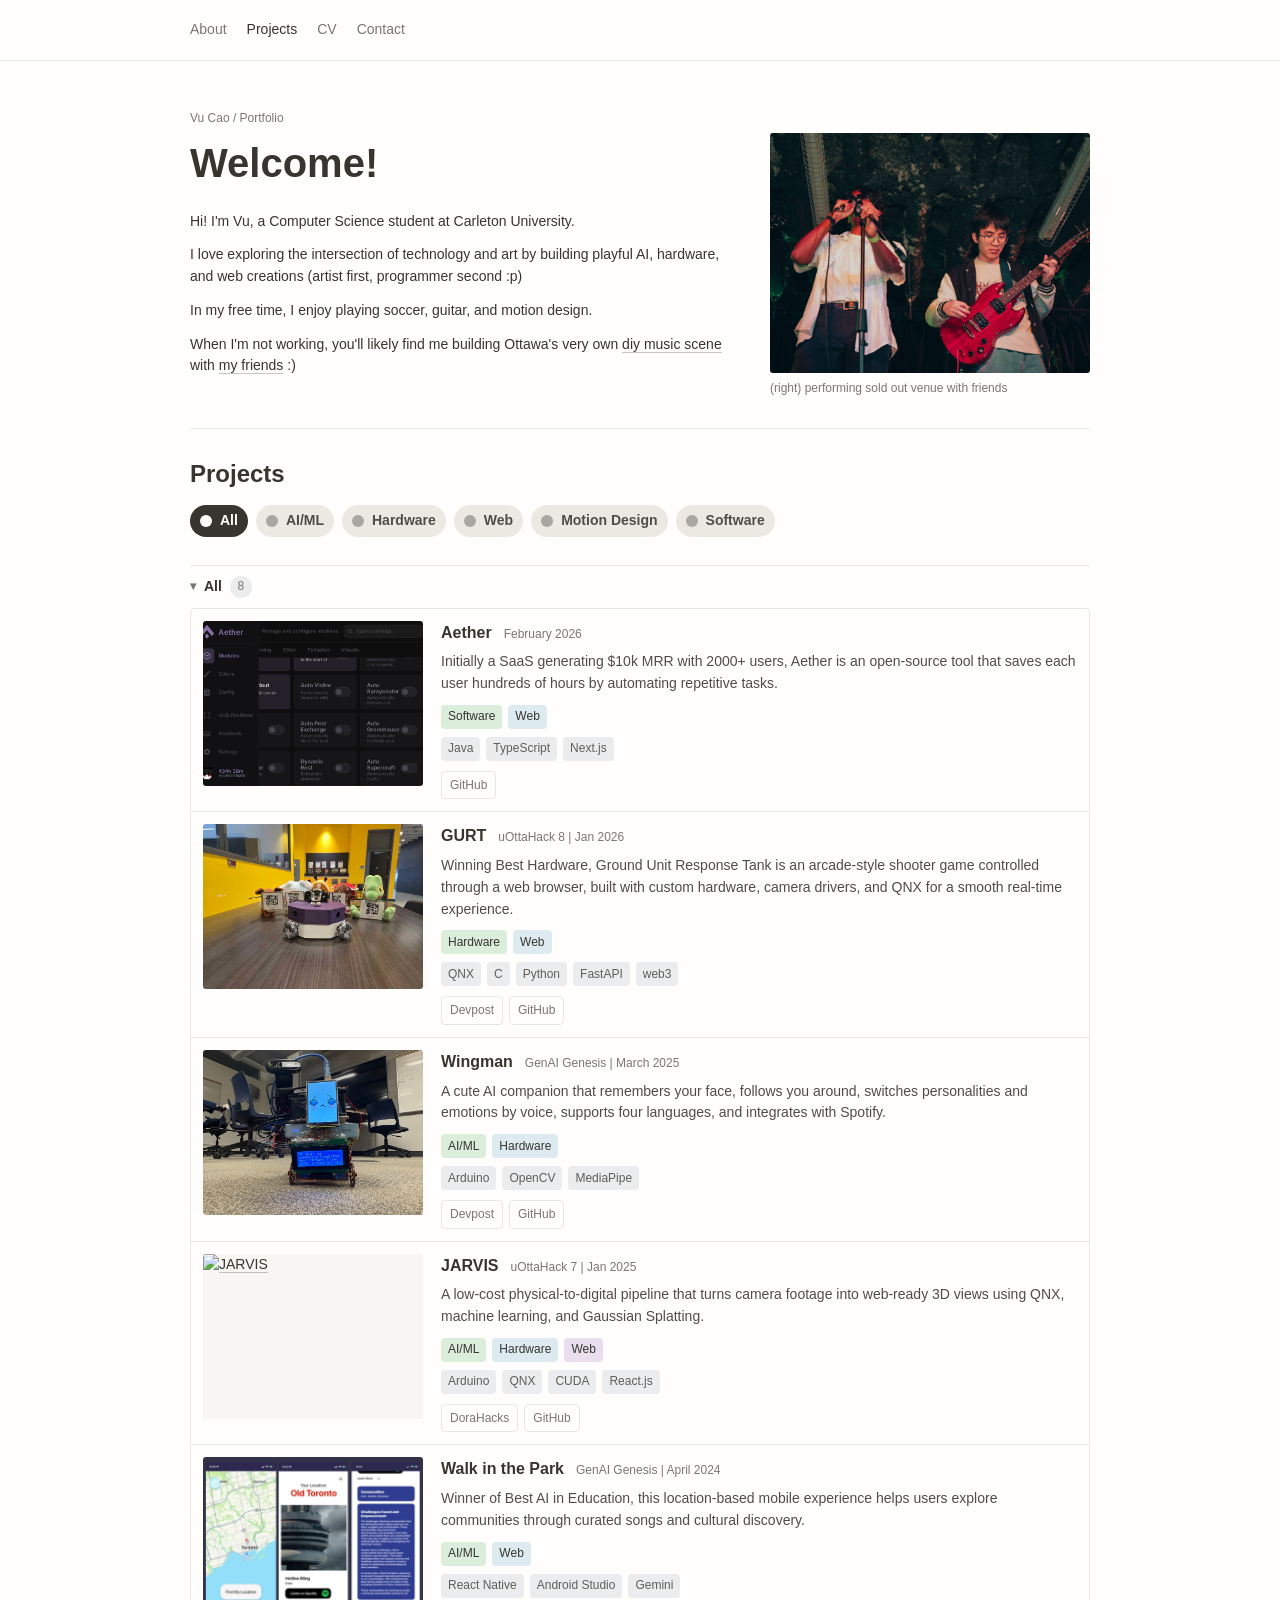
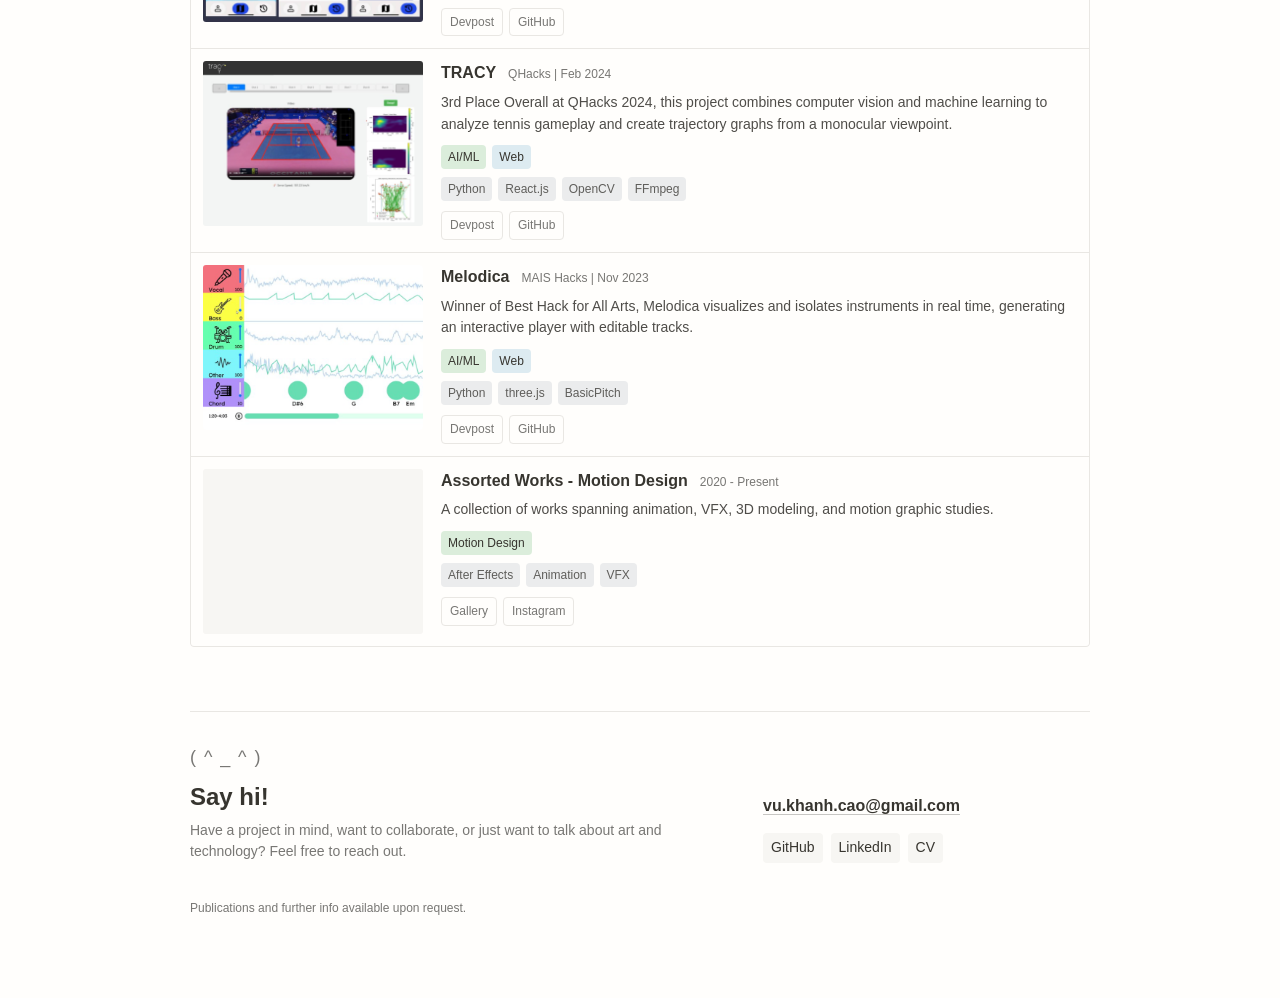
==== index.html @ 929bf250 "update links" ====
<!DOCTYPE html>
<html lang="en">

<head>
  <meta charset="UTF-8">
  <meta name="viewport" content="width=device-width, initial-scale=1.0">
  <title>Vu Cao - Portfolio</title>
  <meta name="description"
    content="Vu Cao is a Computer Science student exploring machine learning, hardware, web development, motion graphics, and 3D.">
  <meta property="og:site_name" content="Vu Cao - Portfolio">
  <meta property="og:type" content="website">
  <meta property="og:title" content="Vu Cao - Portfolio">
  <meta property="og:description"
    content="A Notion-style collection of projects spanning AI/ML, hardware, web, motion graphics, and 3D.">
  <meta property="og:image" content="assets/band.jpg">
  <meta name="twitter:card" content="summary_large_image">
  <meta name="twitter:title" content="Vu Cao - Portfolio">
  <meta name="twitter:description"
    content="A Notion-style collection of projects spanning AI/ML, hardware, web, motion graphics, and 3D.">
  <meta name="twitter:image" content="assets/band.jpg">
  <link rel="stylesheet" href="index.css">
  <link rel="icon" href="https://static.wikia.nocookie.net/rfti/images/4/42/Pupsik.png" type="image/png">
</head>

<body>
  <header class="site-nav">
    <nav aria-label="Portfolio navigation">
      <a href="#top">About</a>
      <a href="#projects" data-category="all">Projects</a>
      <a href="Vu Cao - Resume.pdf" target="_blank" rel="noreferrer">CV</a>
      <!--
      <button type="button" data-category="ai-ml" aria-pressed="false">AI/ML</button>
      <button type="button" data-category="hardware" aria-pressed="false">Hardware</button>
      <button type="button" data-category="web" aria-pressed="false">Web</button>
      <button type="button" data-category="motion-design" aria-pressed="false">Motion Design</button>
    -->
      <a href="#contact">Contact</a>
    </nav>
  </header>

  <div class="portfolio-shell">
    <main class="notion-page" id="top">
      <section class="intro-grid" id="about" aria-label="About Vu Cao">
        <div class="intro-copy">
          <section class="page-header" aria-labelledby="page-title">
            <p class="breadcrumb">Vu Cao / Portfolio</p>
            <h1 id="page-title">Welcome!</h1>
          </section>

          <p>Hi! I'm Vu, a Computer Science student at Carleton University.</p>
          <p>I love exploring the intersection of technology and art by building playful AI, hardware, and web creations
            (artist first, programmer second :p)</p>
          <p>In my free time, I enjoy playing soccer, guitar, and motion design. </p>
          <p>When I'm not working, you'll likely find me building Ottawa's very own <a href="https://moridori.xyz/"
              target="_blank" rel="noreferrer">diy music scene</a> with <a
              href="https://www.instagram.com/pomelosoda_band/" target="_blank" rel="noreferrer">my friends</a> :) </p>

        </div>

        <figure class="main-photo">
          <img src="assets/band.jpg" alt="Vu Cao with bandmates">
          <figcaption>(right) performing sold out venue with friends</figcaption>
        </figure>
      </section>

      <hr>

      <section class="projects-heading" id="projects" aria-labelledby="projects-title">
        <h2 id="projects-title">Projects</h2>
      </section>

      <section class="category-tabs" aria-label="Project filters">
        <button type="button" data-category="all" aria-pressed="true">All</button>
        <button type="button" data-category="ai-ml" aria-pressed="false">AI/ML</button>
        <button type="button" data-category="hardware" aria-pressed="false">Hardware</button>
        <button type="button" data-category="web" aria-pressed="false">Web</button>
        <button type="button" data-category="motion-design" aria-pressed="false">Motion Design</button>
        <button type="button" data-category="software" aria-pressed="false">Software</button>
      </section>

      <div id="project-categories" class="project-categories" aria-live="polite"></div>

      <footer id="contact" class="contact-section" aria-labelledby="contact-title">
        <div class="contact-heading">
          <p class="contact-eyebrow">( ^ _ ^ )</p>
          <h2 id="contact-title">Say hi!</h2>
          <p>Have a project in mind, want to collaborate, or just want to talk about art and technology? Feel free to
            reach out.</p>
        </div>

        <div class="contact-actions">
          <a class="contact-email" href="mailto:vu.khanh.cao@gmail.com">vu.khanh.cao@gmail.com</a>
          <div class="contact-links" aria-label="Contact links">
            <a href="https://github.com/mizly/" target="_blank" rel="noreferrer">GitHub</a>
            <a href="https://www.linkedin.com/in/vu-k-cao/" target="_blank" rel="noreferrer">LinkedIn</a>
            <a href="Vu Cao - Resume.pdf" target="_blank" rel="noreferrer">CV</a>
          </div>
        </div>

        <p class="contact-note">Publications and further info available upon request.</p>
      </footer>
    </main>
  </div>

  <div class="motion-modal" id="motion" aria-hidden="true">
    <div class="motion-modal-backdrop" data-modal-close></div>
    <section class="motion-modal-panel" role="dialog" aria-modal="true" aria-labelledby="motion-title">
      <header class="motion-modal-header">
        <h2 id="motion-title">Assorted Works - Motion Design</h2>
        <button type="button" class="modal-close" aria-label="Close motion design gallery"
          data-modal-close>Close</button>
      </header>
      <div class="gallery-grid">
        <video autoplay muted loop playsinline controls>
          <source src="assets/designs/girl in red.mp4">
        </video>
        <video autoplay muted loop playsinline controls>
          <source src="assets/designs/hmm.mp4">
        </video>
        <video autoplay muted loop playsinline controls>
          <source src="assets/designs/oyasumi punpun.mp4">
        </video>
        <video autoplay muted loop playsinline controls>
          <source src="assets/designs/hutao.mp4">
        </video>
        <video autoplay muted loop playsinline controls>
          <source src="assets/designs/futureinyoureyes.mp4">
        </video>
        <img src="assets/designs/trivia.gif" alt="Trivia motion graphic">
      </div>
    </section>
  </div>

  <script>
    const categories = [
      { id: 'all', label: 'All' },
      { id: 'ai-ml', label: 'AI/ML' },
      { id: 'hardware', label: 'Hardware' },
      { id: 'web', label: 'Web' },
      { id: 'software', label: 'Software' },
      { id: 'motion-design', label: 'Motion Design' },
    ];

    const projects = [
      {
        title: 'Aether',
        date: 'February 2026',
        image: 'assets/aether.png',
        description: 'Initially a SaaS generating $10k MRR with 2000+ users, Aether is an open-source tool that saves each user hundreds of hours by automating repetitive tasks.',
        tools: ['Java', 'TypeScript', 'Next.js'],
        tags: ['Software', 'Web'],
        links: [
          { label: 'GitHub', url: 'https://github.com/mizly/aether' },
        ],
      },
      {
        title: 'GURT',
        date: 'uOttaHack 8 | Jan 2026',
        image: 'assets/gurt.jpg',
        description: 'Winning Best Hardware, Ground Unit Response Tank is an arcade-style shooter game controlled through a web browser, built with custom hardware, camera drivers, and QNX for a smooth real-time experience.',
        tools: ['QNX', 'C', 'Python', 'FastAPI', 'web3'],
        tags: ['Hardware', 'Web'],
        links: [
          { label: 'Devpost', url: 'https://devpost.com/software/ground-unit-response-tank-g-u-r-t' },
          { label: 'GitHub', url: 'https://github.com/mizly/gurt' },
        ],
      },
      {
        title: 'Wingman',
        date: 'GenAI Genesis | March 2025',
        image: 'assets/wingman.jpg',
        description: 'A cute AI companion that remembers your face, follows you around, switches personalities and emotions by voice, supports four languages, and integrates with Spotify.',
        tools: ['Arduino', 'OpenCV', 'MediaPipe'],
        tags: ['AI/ML', 'Hardware'],
        links: [
          { label: 'Devpost', url: 'https://devpost.com/software/wingman-8w5i4b' },
          { label: 'GitHub', url: 'https://github.com/mizly/wingman' },
        ],
      },
      {
        title: 'JARVIS',
        date: 'uOttaHack 7 | Jan 2025',
        image: 'assets/jarvis demo.gif',
        description: 'A low-cost physical-to-digital pipeline that turns camera footage into web-ready 3D views using QNX, machine learning, and Gaussian Splatting.',
        tools: ['Arduino', 'QNX', 'CUDA', 'React.js'],
        tags: ['AI/ML', 'Hardware', 'Web'],
        links: [
          { label: 'DoraHacks', url: 'https://dorahacks.io/buidl/21579' },
          { label: 'GitHub', url: 'https://github.com/jarvis-gsplat' },
        ],
      },
      {
        title: 'Walk in the Park',
        date: 'GenAI Genesis | April 2024',
        image: 'assets/walk-in-the-park.jpg',
        description: 'Winner of Best AI in Education, this location-based mobile experience helps users explore communities through curated songs and cultural discovery.',
        tools: ['React Native', 'Android Studio', 'Gemini'],
        tags: ['AI/ML', 'Web'],
        links: [
          { label: 'Devpost', url: 'https://devpost.com/software/walk-in-the-park' },
          { label: 'GitHub', url: 'https://github.com/EdwinNgui/Walk-in-the-Park' },
        ],
      },
      {
        title: 'TRACY',
        date: 'QHacks | Feb 2024',
        image: 'assets/tracy.jpg',
        description: '3rd Place Overall at QHacks 2024, this project combines computer vision and machine learning to analyze tennis gameplay and create trajectory graphs from a monocular viewpoint.',
        tools: ['Python', 'React.js', 'OpenCV', 'FFmpeg'],
        tags: ['AI/ML', 'Web'],
        links: [
          { label: 'Devpost', url: 'https://devpost.com/software/tracy-dm41vu' },
          { label: 'GitHub', url: 'https://github.com/EdwinNgui/TRACY' },
        ],
      },
      {
        title: 'Melodica',
        date: 'MAIS Hacks | Nov 2023',
        image: 'assets/melodica.png',
        description: 'Winner of Best Hack for All Arts, Melodica visualizes and isolates instruments in real time, generating an interactive player with editable tracks.',
        tools: ['Python', 'three.js', 'BasicPitch'],
        tags: ['AI/ML', 'Web'],
        links: [
          { label: 'Devpost', url: 'https://devpost.com/software/melodica-y0267b' },
          { label: 'GitHub', url: 'https://github.com/FinityFly/melodica' },
        ],
      },
      {
        title: 'Assorted Works - Motion Design',
        date: '2020 - Present',
        image: 'assets/designs/girl in red.mp4',
        description: 'A collection of works spanning animation, VFX, 3D modeling, and motion graphic studies.',
        tools: ['After Effects', 'Animation', 'VFX'],
        tags: ['Motion Design'],
        links: [
          { label: 'Gallery', url: '#motion' },
          { label: 'Instagram', url: 'https://instagram.com/mizlyuwu' },
        ],
      },
    ];

    const container = document.querySelector('#project-categories');
    const filterButtons = document.querySelectorAll('[data-category]');
    const motionModal = document.querySelector('#motion');

    function makeLink(link) {
      const externalAttrs = link.url.startsWith('#') ? '' : ' target="_blank" rel="noreferrer"';
      return `<a href="${link.url}"${externalAttrs}>${link.label}</a>`;
    }

    function makeProject(project) {
      const links = project.links.length
        ? `<div class="project-links">${project.links.map(makeLink).join('')}</div>`
        : '';
      const isVideoThumbnail = /\.(mp4|mov|webm)$/i.test(project.image);
      const thumbnail = isVideoThumbnail
        ? `<video src="${project.image}" aria-label="${project.title}" autoplay muted loop playsinline></video>`
        : `<img src="${project.image}" alt="${project.title}">`;

      return `
        <article class="project-row">
          <a class="project-image" href="${project.links[0]?.url || '#projects'}"${project.links[0] && !project.links[0].url.startsWith('#') ? ' target="_blank" rel="noreferrer"' : ''}>
            ${thumbnail}
          </a>
          <div class="project-body">
            <div class="project-title-line">
              <h3>${project.title}</h3>
              <span>${project.date}</span>
            </div>
            <p>${project.description}</p>
            <div class="pill-row">
              ${project.tags.map((tag) => `<span class="tag-pill">${tag}</span>`).join('')}
            </div>
            <div class="tool-row">
              ${project.tools.map((tool) => `<span>${tool}</span>`).join('')}
            </div>
            ${links}
          </div>
        </article>
      `;
    }

    function renderProjects(categoryId = 'all') {
      const category = categories.find((item) => item.id === categoryId) || categories[0];
      const categoryProjects = category.id === 'all'
        ? projects
        : projects.filter((project) => project.tags.includes(category.label));

      container.innerHTML = `
        <section class="category-section" id="filtered-projects">
          <details open>
            <summary>
              <span>${category.label}</span>
              <em>${categoryProjects.length}</em>
            </summary>
            <div class="project-list">
              ${categoryProjects.map(makeProject).join('')}
            </div>
          </details>
        </section>
      `;

      filterButtons.forEach((button) => {
        const isActive = button.dataset.category === category.id;
        button.classList.toggle('is-active', isActive);
        if (button.tagName === 'BUTTON') {
          button.setAttribute('aria-pressed', String(isActive));
        }
      });
    }

    filterButtons.forEach((button) => {
      button.addEventListener('click', () => {
        renderProjects(button.dataset.category);
      });
    });

    function openMotionModal() {
      motionModal.classList.add('is-open');
      motionModal.setAttribute('aria-hidden', 'false');
      document.body.classList.add('modal-open');
      motionModal.querySelector('.modal-close').focus();
    }

    function closeMotionModal() {
      motionModal.classList.remove('is-open');
      motionModal.setAttribute('aria-hidden', 'true');
      document.body.classList.remove('modal-open');
      if (window.location.hash === '#motion') {
        history.pushState(null, '', window.location.pathname + window.location.search);
      }
    }

    document.addEventListener('click', (event) => {
      const motionLink = event.target.closest('a[href="#motion"]');
      if (motionLink) {
        event.preventDefault();
        history.pushState(null, '', '#motion');
        openMotionModal();
      }

      if (event.target.closest('[data-modal-close]')) {
        closeMotionModal();
      }
    });

    document.addEventListener('keydown', (event) => {
      if (event.key === 'Escape' && motionModal.classList.contains('is-open')) {
        closeMotionModal();
      }
    });

    if (window.location.hash === '#motion') {
      openMotionModal();
    }

    renderProjects();
  </script>
</body>

</html>
---- index.css ----
:root {
  --bg: #fffefc;
  --sidebar: #f7f6f3;
  --text: #37352f;
  --muted: #787774;
  --line: #e9e7e3;
  --hover: #efeeeb;
  --nav-height: 3.75rem;
  --page-start: 3rem;
  --tag-gray: #ebeced;
  --tag-green: #dbeddb;
  --tag-blue: #ddebf1;
  --tag-orange: #faebdd;
  --tag-purple: #e8deee;
  --tag-pink: #f4dfeb;
}

* {
  box-sizing: border-box;
}

html {
  scroll-behavior: smooth;
  scroll-padding-top: calc(var(--nav-height) + 1rem);
}

body {
  margin: 0;
  background: var(--bg);
  color: var(--text);
  font-family: ui-sans-serif, -apple-system, BlinkMacSystemFont, "Segoe UI", Helvetica, Arial, sans-serif;
  font-size: 14px;
  line-height: 1.55;
}

a {
  color: inherit;
  text-decoration-color: rgba(55, 53, 47, 0.28);
  text-underline-offset: 3px;
}

a:hover {
  background: var(--hover);
}

.portfolio-shell {
  min-height: 100vh;
  padding: var(--page-start) 1rem 0;
}

.site-nav {
  position: sticky;
  top: 0;
  z-index: 20;
  min-height: var(--nav-height);
  border-bottom: 1px solid var(--line);
  background: rgba(255, 254, 252, 0.94);
  backdrop-filter: blur(10px);
}

.site-nav nav {
  display: flex;
  flex-wrap: wrap;
  gap: 4px;
  align-items: center;
  justify-content: flex-start;
  width: min(calc(100% - 2rem), 900px);
  min-height: var(--nav-height);
  margin: 0 auto;
  padding: 8px 0;
}

.site-nav a,
.site-nav button {
  appearance: none;
  border: 0;
  padding: 5px 8px;
  border-radius: 4px;
  background: transparent;
  color: var(--muted);
  cursor: pointer;
  font: inherit;
  text-decoration: none;
}

.site-nav a:hover,
.site-nav a.is-active,
.site-nav button:hover,
.site-nav button.is-active {
  color: var(--text);
}

.site-nav nav > :first-child {
  margin-left: -8px;
}

.notion-page {
  width: min(100%, 900px);
  margin: 0 auto;
  padding: 0 0 72px;
}

.page-header {
  margin-bottom: 24px;
}

.page-icon {
  width: 78px;
  height: 78px;
  display: grid;
  place-items: center;
  margin-bottom: 12px;
  font-size: 64px;
}

.breadcrumb,
.page-subtitle,
.projects-heading p,
figcaption,
footer p {
  color: var(--muted);
}

.breadcrumb {
  margin: 0 0 6px;
  font-size: 12px;
}

h1,
h2,
h3,
p {
  margin-top: 0;
}

h1 {
  margin-bottom: 4px;
  font-size: 40px;
  line-height: 1.18;
  letter-spacing: 0;
}

h2 {
  margin-bottom: 8px;
  font-size: 24px;
  line-height: 1.25;
  letter-spacing: 0;
}

h3 {
  margin-bottom: 0;
  font-size: 16px;
  letter-spacing: 0;
}

.page-subtitle {
  margin-bottom: 0;
}

.intro-grid {
  display: grid;
  grid-template-columns: minmax(0, 1fr) minmax(240px, 320px);
  gap: 28px;
  align-items: start;
  margin: 0 0 24px;
}

.intro-copy p {
  margin-bottom: 12px;
}

.intro-copy ul {
  margin: 0 0 18px;
  padding-left: 24px;
}

.intro-copy li {
  margin-bottom: 6px;
}

.profile-card {
  display: grid;
  gap: 1px;
  overflow: hidden;
  border: 1px solid var(--line);
  border-radius: 4px;
  background: var(--line);
}

.profile-card div {
  display: grid;
  grid-template-columns: 120px 1fr;
  gap: 16px;
  padding: 8px 10px;
  background: var(--bg);
}

.profile-card span {
  color: var(--muted);
}

.profile-card strong {
  font-weight: 500;
}

.main-photo {
  margin: 0;
  padding-top: 24px;
}

.main-photo img {
  display: block;
  width: 100%;
  aspect-ratio: 4 / 3;
  object-fit: cover;
  border-radius: 3px;
}

figcaption {
  margin-top: 6px;
  font-size: 12px;
}

.links-row,
.category-tabs {
  display: flex;
  flex-wrap: wrap;
  gap: 8px;
  margin: 0;
}

.category-tabs {
  margin-bottom: 28px;
}

.links-row a,
.project-links a {
  display: inline-flex;
  align-items: center;
  min-height: 30px;
  padding: 4px 8px;
  border-radius: 4px;
  background: var(--sidebar);
  text-decoration: none;
}

hr {
  height: 1px;
  margin: 30px 0;
  border: 0;
  background: var(--line);
}

.projects-heading {
  margin-bottom: 14px;
}

.category-tabs {
  margin-top: 16px;
}

.category-tabs button {
  appearance: none;
  border: 0;
  display: inline-flex;
  align-items: center;
  gap: 8px;
  min-height: 32px;
  padding: 5px 10px;
  border-radius: 999px;
  background: #ece9e3;
  color: #4f4d49;
  cursor: pointer;
  font: inherit;
  font-weight: 600;
}

.category-tabs button::before {
  content: "";
  width: 12px;
  height: 12px;
  border-radius: 999px;
  background: currentColor;
  opacity: 0.42;
}

.category-tabs button:hover,
.category-tabs button:focus-visible {
  background: #dedad2;
  color: var(--text);
}

.category-tabs button.is-active {
  background: var(--text);
  color: #fffefc;
}

.category-tabs button.is-active::before {
  opacity: 1;
  background: #fffefc;
}

.project-categories {
  display: grid;
  gap: 16px;
}

.category-section {
  scroll-margin-top: calc(var(--nav-height) + 1rem);
}

details {
  border-top: 1px solid var(--line);
}

summary {
  display: flex;
  align-items: center;
  gap: 8px;
  min-height: 42px;
  list-style: none;
  cursor: pointer;
  font-weight: 600;
}

summary::-webkit-details-marker {
  display: none;
}

summary::before {
  content: "▾";
  color: var(--muted);
  font-size: 12px;
}

details:not([open]) summary::before {
  transform: rotate(-90deg);
}

summary em {
  display: inline-grid;
  min-width: 22px;
  height: 22px;
  place-items: center;
  border-radius: 999px;
  background: var(--tag-gray);
  color: var(--muted);
  font-style: normal;
  font-size: 12px;
  font-weight: 500;
}

.project-list {
  display: grid;
  gap: 1px;
  border: 1px solid var(--line);
  border-radius: 4px;
  background: var(--line);
  overflow: hidden;
}

.project-row {
  display: grid;
  grid-template-columns: 220px minmax(0, 1fr);
  gap: 18px;
  padding: 12px;
  background: var(--bg);
}

.project-image {
  display: block;
  aspect-ratio: 4 / 3;
  overflow: hidden;
  border-radius: 3px;
  background: var(--sidebar);
}

.project-image:hover {
  background: var(--sidebar);
}

.project-image img,
.project-image video {
  display: block;
  width: 100%;
  height: 100%;
  object-fit: cover;
}

.project-body {
  min-width: 0;
}

.project-title-line {
  display: flex;
  flex-wrap: wrap;
  gap: 8px 12px;
  align-items: baseline;
  margin-bottom: 6px;
}

.project-title-line span {
  color: var(--muted);
  font-size: 12px;
}

.project-body p {
  margin-bottom: 10px;
  color: #4f4d49;
}

.pill-row,
.tool-row,
.project-links {
  display: flex;
  flex-wrap: wrap;
  gap: 6px;
}

.tag-pill,
.tool-row span {
  display: inline-flex;
  align-items: center;
  min-height: 24px;
  padding: 2px 7px;
  border-radius: 4px;
  font-size: 12px;
  white-space: nowrap;
}

.tag-pill {
  background: var(--tag-green);
}

.tag-pill:nth-child(2n) {
  background: var(--tag-blue);
}

.tag-pill:nth-child(3n) {
  background: var(--tag-purple);
}

.tool-row {
  margin-top: 8px;
}

.tool-row span {
  background: var(--tag-gray);
  color: #5f5e5b;
}

.project-links {
  margin-top: 10px;
}

.project-links a {
  min-height: 26px;
  background: transparent;
  border: 1px solid var(--line);
  color: var(--muted);
  font-size: 12px;
}

.gallery-grid {
  display: grid;
  grid-template-columns: repeat(3, minmax(0, 1fr));
  gap: 10px;
  margin-top: 14px;
}

.gallery-grid video,
.gallery-grid img {
  width: 100%;
  aspect-ratio: 1 / 1;
  object-fit: cover;
  border-radius: 3px;
  background: var(--sidebar);
}

.gallery-grid .gallery-wide {
  grid-column: span 3;
  aspect-ratio: 16 / 9;
}

body.modal-open {
  overflow: hidden;
}

.motion-modal {
  position: fixed;
  inset: 0;
  z-index: 40;
  display: none;
  padding: 24px;
}

.motion-modal.is-open {
  display: grid;
  place-items: center;
}

.motion-modal-backdrop {
  position: absolute;
  inset: 0;
  background: rgba(29, 28, 25, 0.52);
}

.motion-modal-panel {
  position: relative;
  z-index: 1;
  width: min(100%, 920px);
  max-height: min(84vh, 760px);
  overflow: auto;
  padding: 20px;
  border: 1px solid var(--line);
  border-radius: 6px;
  background: var(--bg);
  box-shadow: 0 24px 80px rgba(29, 28, 25, 0.22);
}

.motion-modal-header {
  display: flex;
  gap: 16px;
  align-items: center;
  justify-content: space-between;
  margin-bottom: 14px;
}

.motion-modal-header h2 {
  margin-bottom: 0;
}

.modal-close {
  appearance: none;
  border: 1px solid var(--line);
  min-height: 30px;
  padding: 4px 8px;
  border-radius: 4px;
  background: var(--sidebar);
  color: var(--text);
  cursor: pointer;
  font: inherit;
}

.contact-section {
  display: grid;
  grid-template-columns: minmax(0, 1.25fr) minmax(240px, 0.75fr);
  gap: 28px;
  margin-top: 64px;
  padding: 32px 0 8px;
  border-top: 1px solid var(--line);
}

.contact-heading h2 {
  margin-bottom: 8px;
}

.contact-heading > p:last-child {
  max-width: 34rem;
  margin-bottom: 0;
  color: var(--muted);
}

.contact-eyebrow {
  margin-bottom: 10px;
  color: var(--muted);
  font-size: 18px;
  letter-spacing: 0.08em;
}

.contact-actions {
  align-self: end;
}

.contact-email {
  display: inline-block;
  margin-bottom: 14px;
  font-size: 16px;
  font-weight: 600;
  text-decoration-thickness: 1px;
}

.contact-links {
  display: flex;
  flex-wrap: wrap;
  gap: 8px;
}

.contact-links a {
  display: inline-flex;
  align-items: center;
  min-height: 30px;
  padding: 4px 8px;
  border-radius: 4px;
  background: var(--sidebar);
  text-decoration: none;
}

.contact-note {
  grid-column: 1 / -1;
  margin: 8px 0 0;
  color: var(--muted);
  font-size: 12px;
}

@media (max-width: 980px) {
  .notion-page {
    width: min(100% - 32px, 820px);
  }
}

@media (max-width: 720px) {
  .intro-grid,
  .contact-section,
  .project-row {
    grid-template-columns: 1fr;
  }

  .project-image {
    width: min(100%, 32rem);
  }

  .gallery-grid {
    grid-template-columns: repeat(2, minmax(0, 1fr));
  }

  .gallery-grid .gallery-wide {
    grid-column: span 2;
  }

  .motion-modal {
    padding: 14px;
  }

  .motion-modal-panel {
    padding: 14px;
  }
}

@media (max-width: 480px) {
  .portfolio-shell {
    padding-right: 0;
    padding-left: 0;
  }

  .notion-page {
    width: min(100% - 24px, 820px);
  }

  h1 {
    font-size: 34px;
  }

  .profile-card div {
    grid-template-columns: 1fr;
    gap: 2px;
  }

  .gallery-grid {
    grid-template-columns: 1fr;
  }

  .gallery-grid .gallery-wide {
    grid-column: span 1;
  }
}
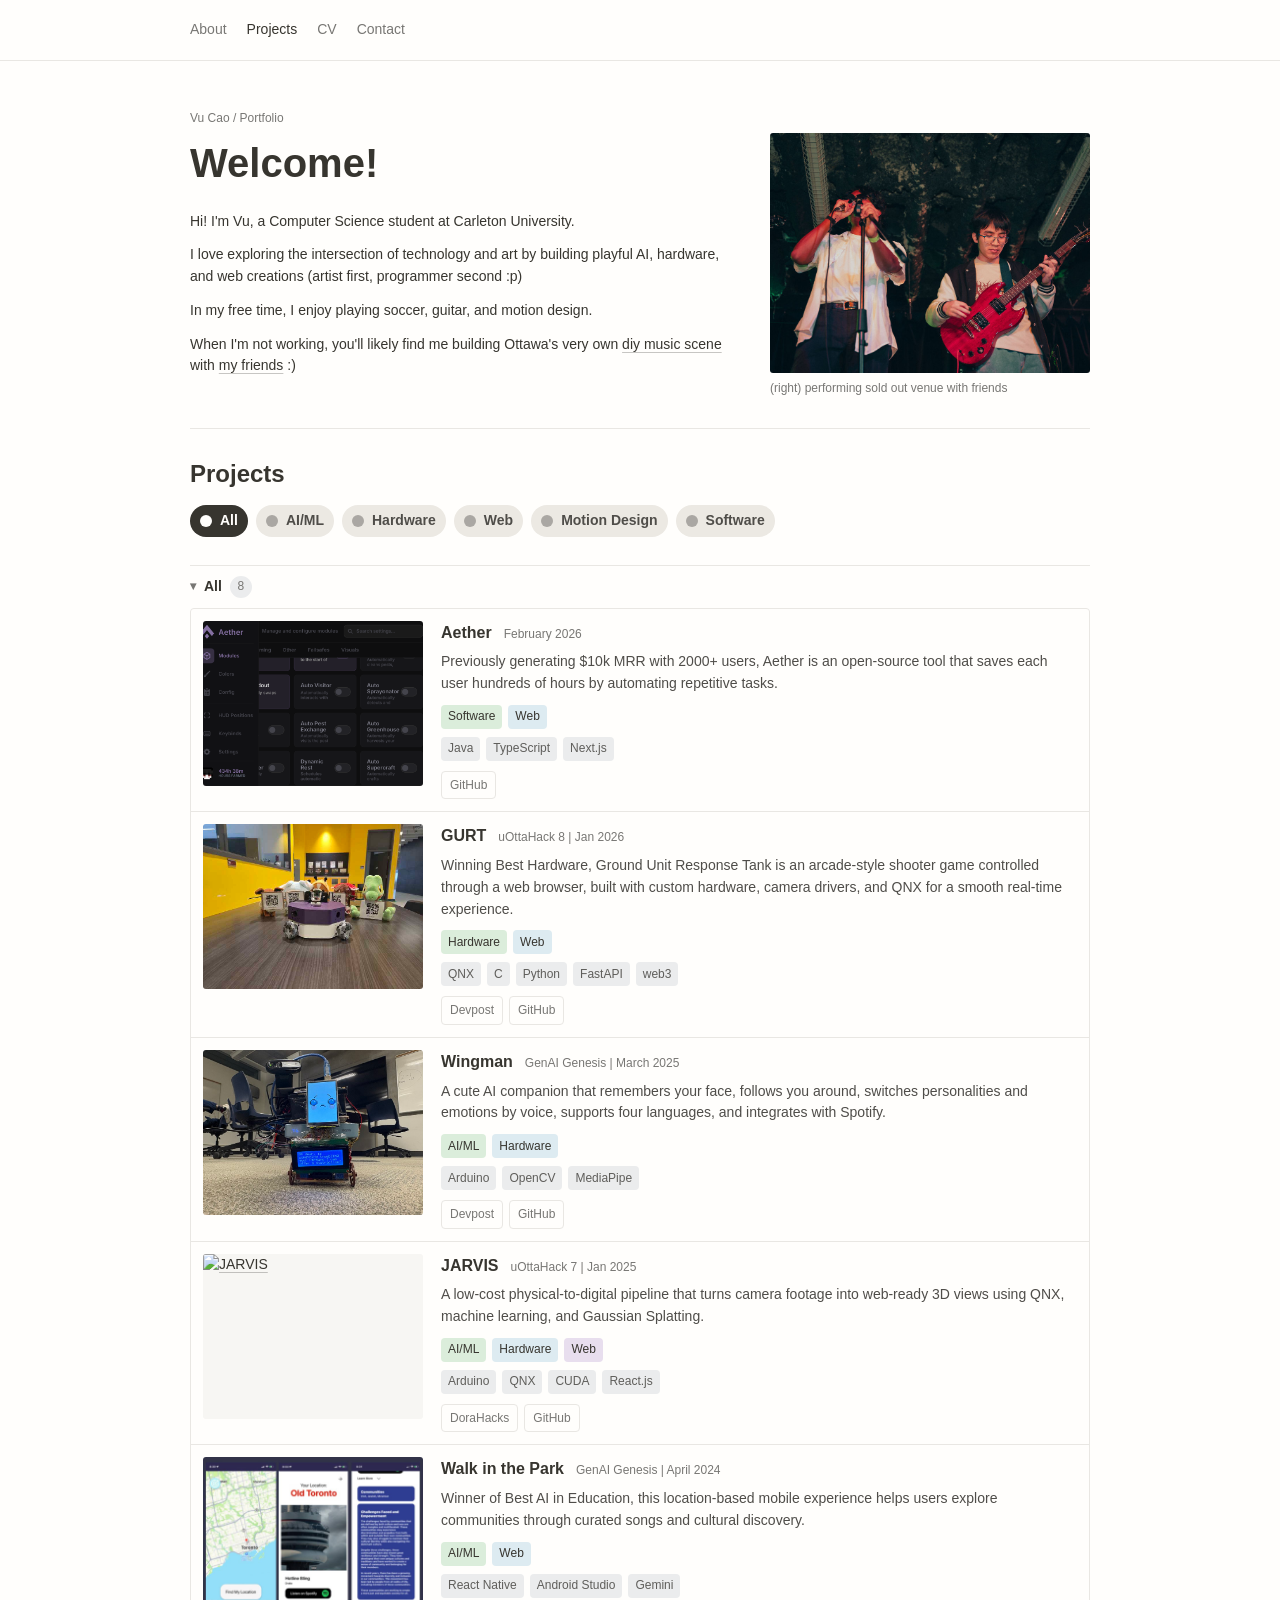
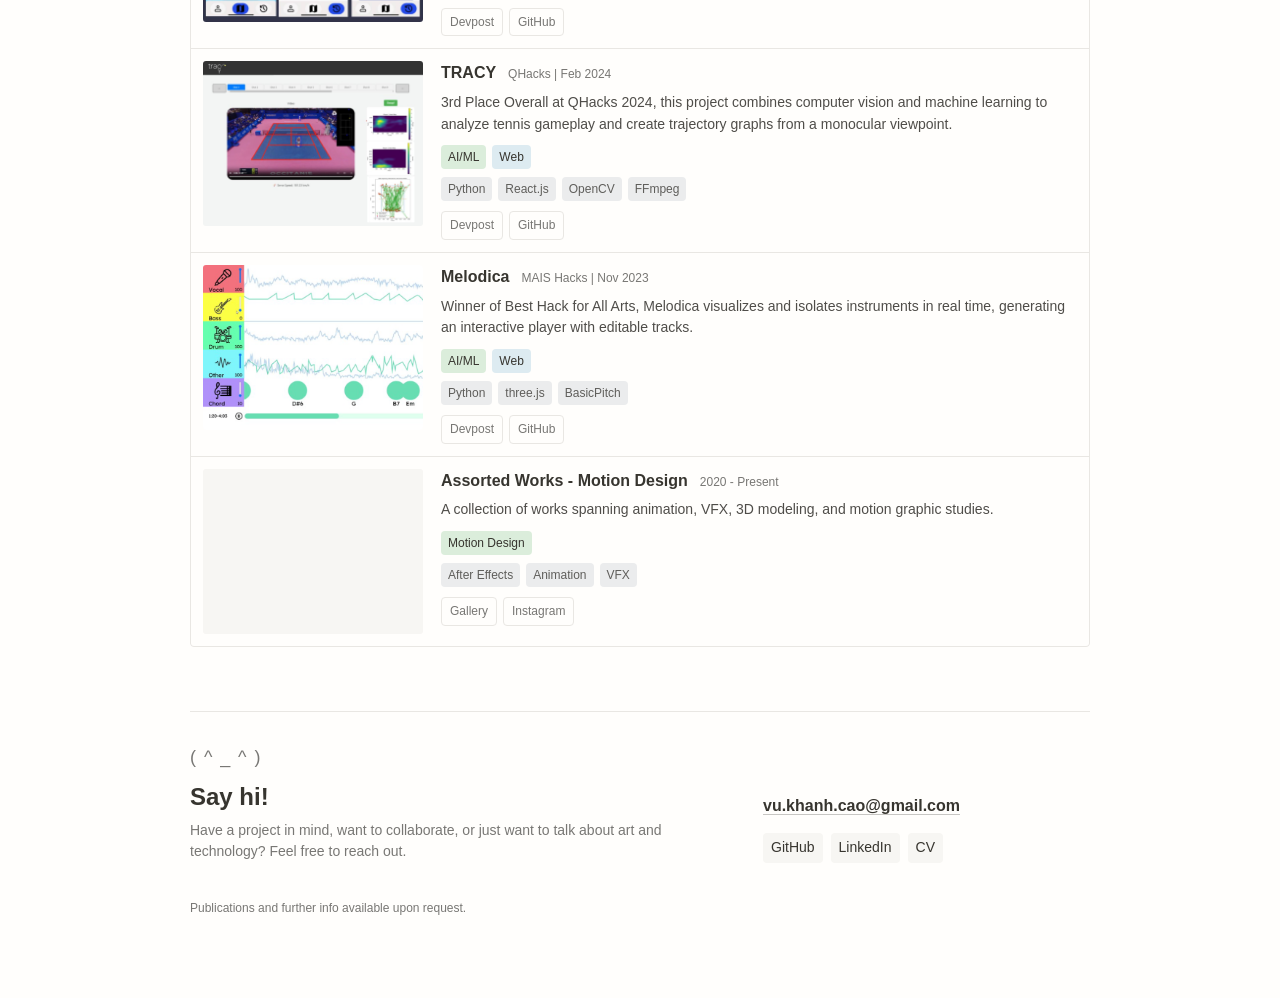
==== commit ddab5069: "update resume" ====
--- a/index.html
+++ b/index.html
@@ -146,7 +146,7 @@
         title: 'Aether',
         date: 'February 2026',
         image: 'assets/aether.png',
-        description: 'Initially a SaaS generating $10k MRR with 2000+ users, Aether is an open-source tool that saves each user hundreds of hours by automating repetitive tasks.',
+        description: 'Previously generating $10k MRR with 2000+ users, Aether is an open-source tool that saves each user hundreds of hours by automating repetitive tasks.',
         tools: ['Java', 'TypeScript', 'Next.js'],
         tags: ['Software', 'Web'],
         links: [
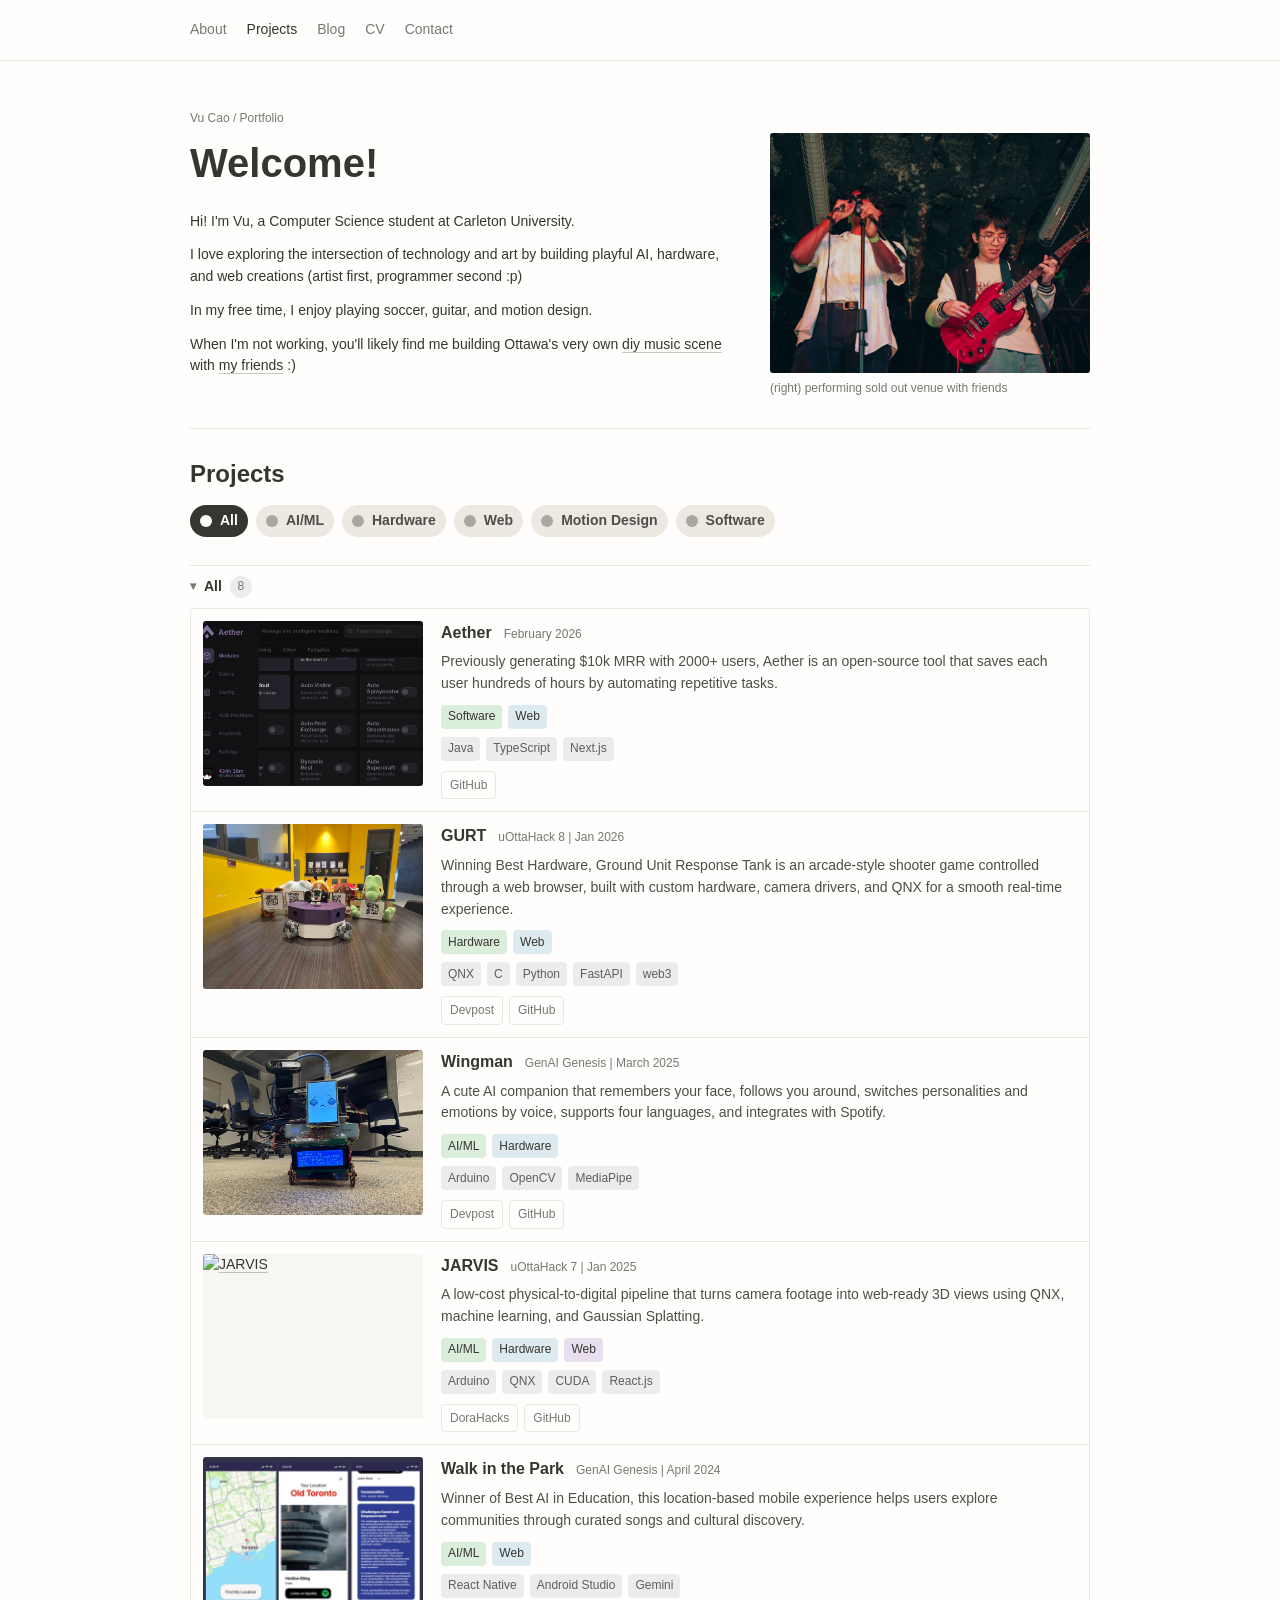
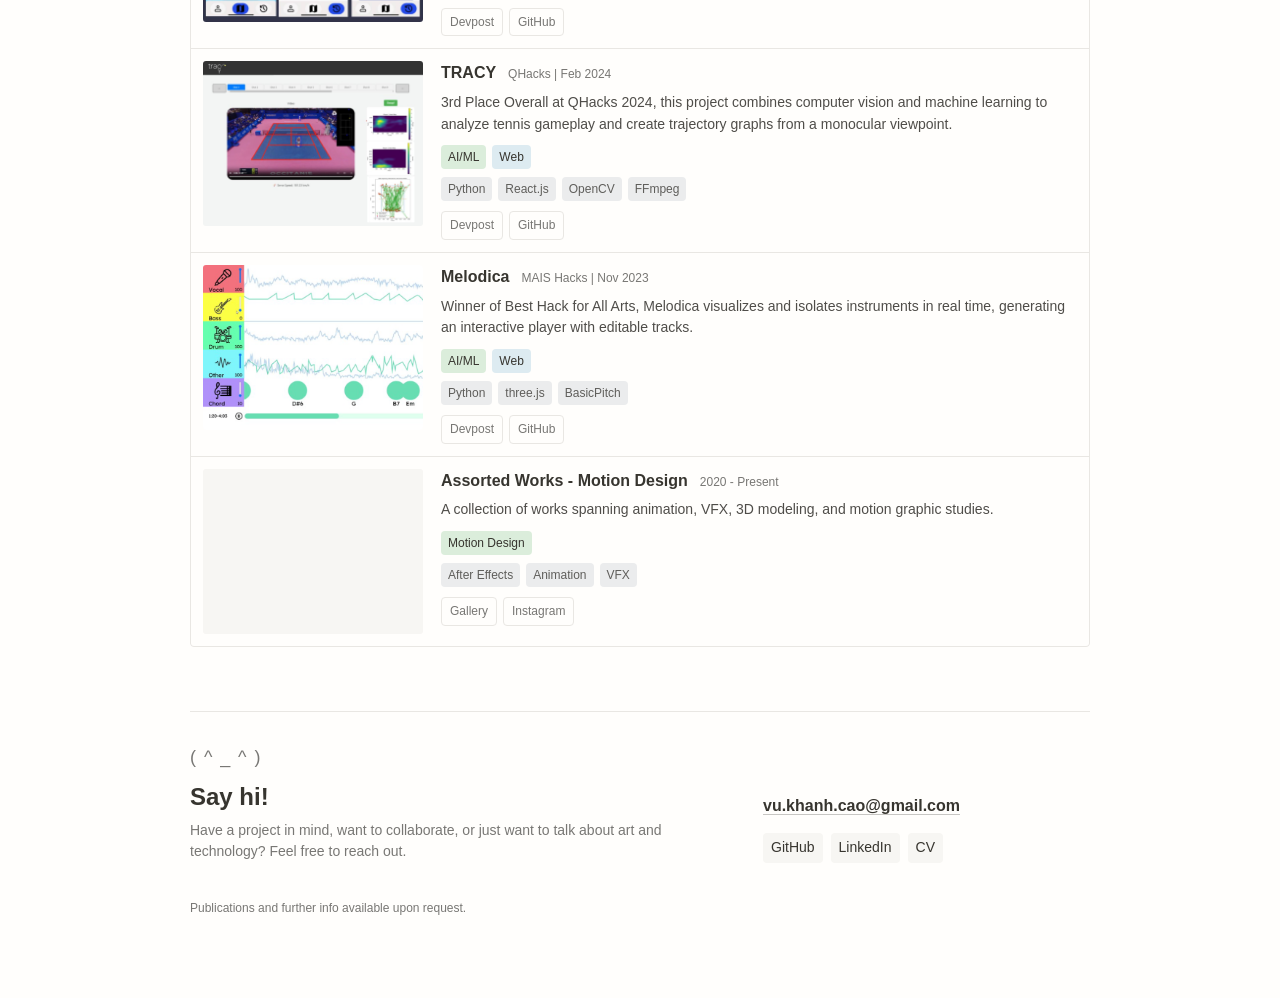
==== commit 9965c94b: "add blog" ====
--- a/index.html
+++ b/index.html
@@ -27,6 +27,7 @@
     <nav aria-label="Portfolio navigation">
       <a href="#top">About</a>
       <a href="#projects" data-category="all">Projects</a>
+      <a href="blog/">Blog</a>
       <a href="Vu Cao - Resume.pdf" target="_blank" rel="noreferrer">CV</a>
       <!--
       <button type="button" data-category="ai-ml" aria-pressed="false">AI/ML</button>
@@ -358,4 +359,4 @@
   </script>
 </body>
 
-</html>+</html>
--- a/index.css
+++ b/index.css
@@ -157,6 +157,86 @@
   margin-bottom: 0;
 }
 
+.blog-list {
+  display: grid;
+  gap: 1px;
+  margin-top: 28px;
+  border: 1px solid var(--line);
+  border-radius: 4px;
+  background: var(--line);
+  overflow: hidden;
+}
+
+.blog-entry {
+  display: block;
+  padding: 18px;
+  background: var(--bg);
+  text-decoration: none;
+}
+
+.blog-entry:hover {
+  background: var(--sidebar);
+}
+
+.blog-entry-header {
+  display: flex;
+  flex-wrap: wrap;
+  gap: 8px 12px;
+  align-items: baseline;
+  margin-bottom: 6px;
+}
+
+.blog-entry-header h2 {
+  margin-bottom: 0;
+  font-size: 18px;
+}
+
+.blog-entry-date {
+  color: var(--muted);
+  font-size: 12px;
+}
+
+.blog-entry p {
+  max-width: 42rem;
+  margin-bottom: 0;
+  color: var(--muted);
+}
+
+.blog-post {
+  max-width: 680px;
+}
+
+.blog-post .page-header {
+  margin-bottom: 32px;
+}
+
+.blog-post h1 {
+  margin-bottom: 8px;
+}
+
+.blog-post-meta {
+  margin-bottom: 0;
+  color: var(--muted);
+  font-size: 12px;
+}
+
+.blog-post p {
+  margin-bottom: 18px;
+}
+
+.blog-post h2 {
+  margin-top: 32px;
+}
+
+.blog-back-link {
+  display: inline-flex;
+  margin-top: 28px;
+  padding: 5px 8px;
+  border-radius: 4px;
+  background: var(--sidebar);
+  text-decoration: none;
+}
+
 .intro-grid {
   display: grid;
   grid-template-columns: minmax(0, 1fr) minmax(240px, 320px);
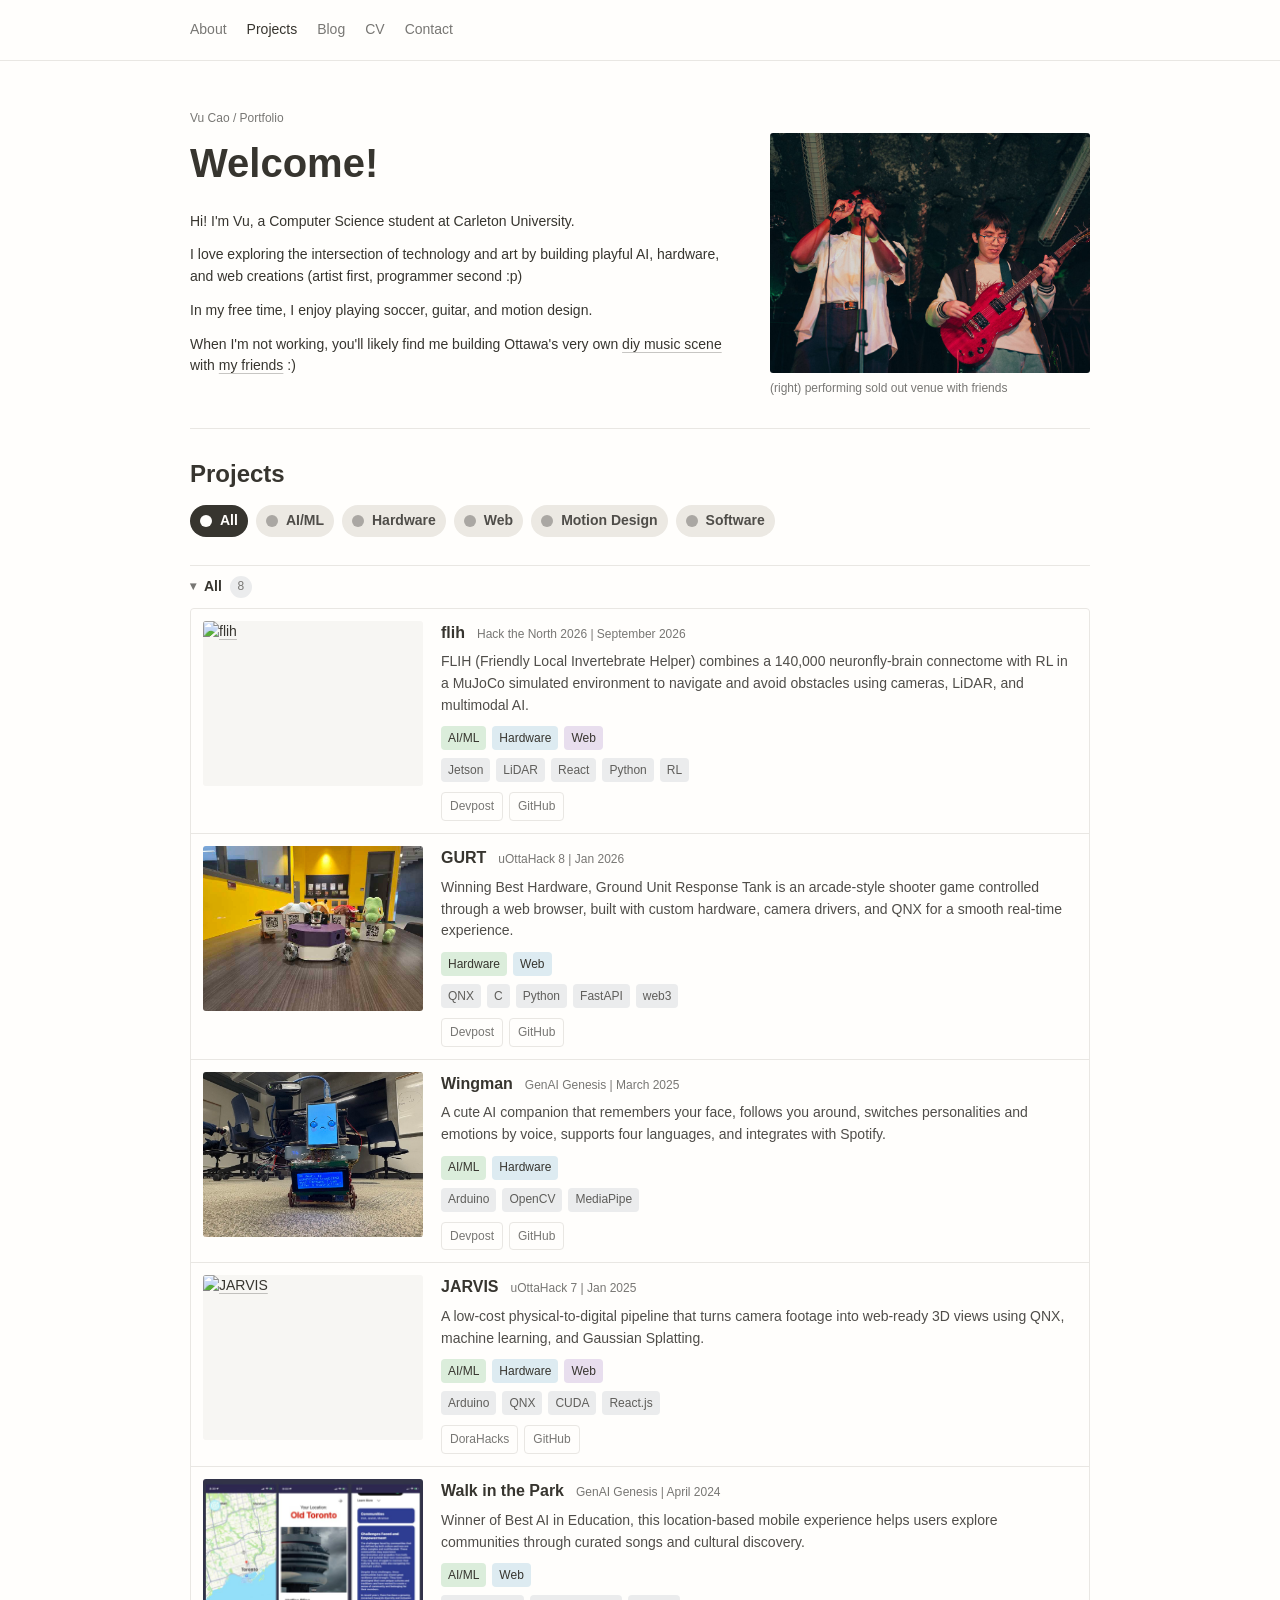
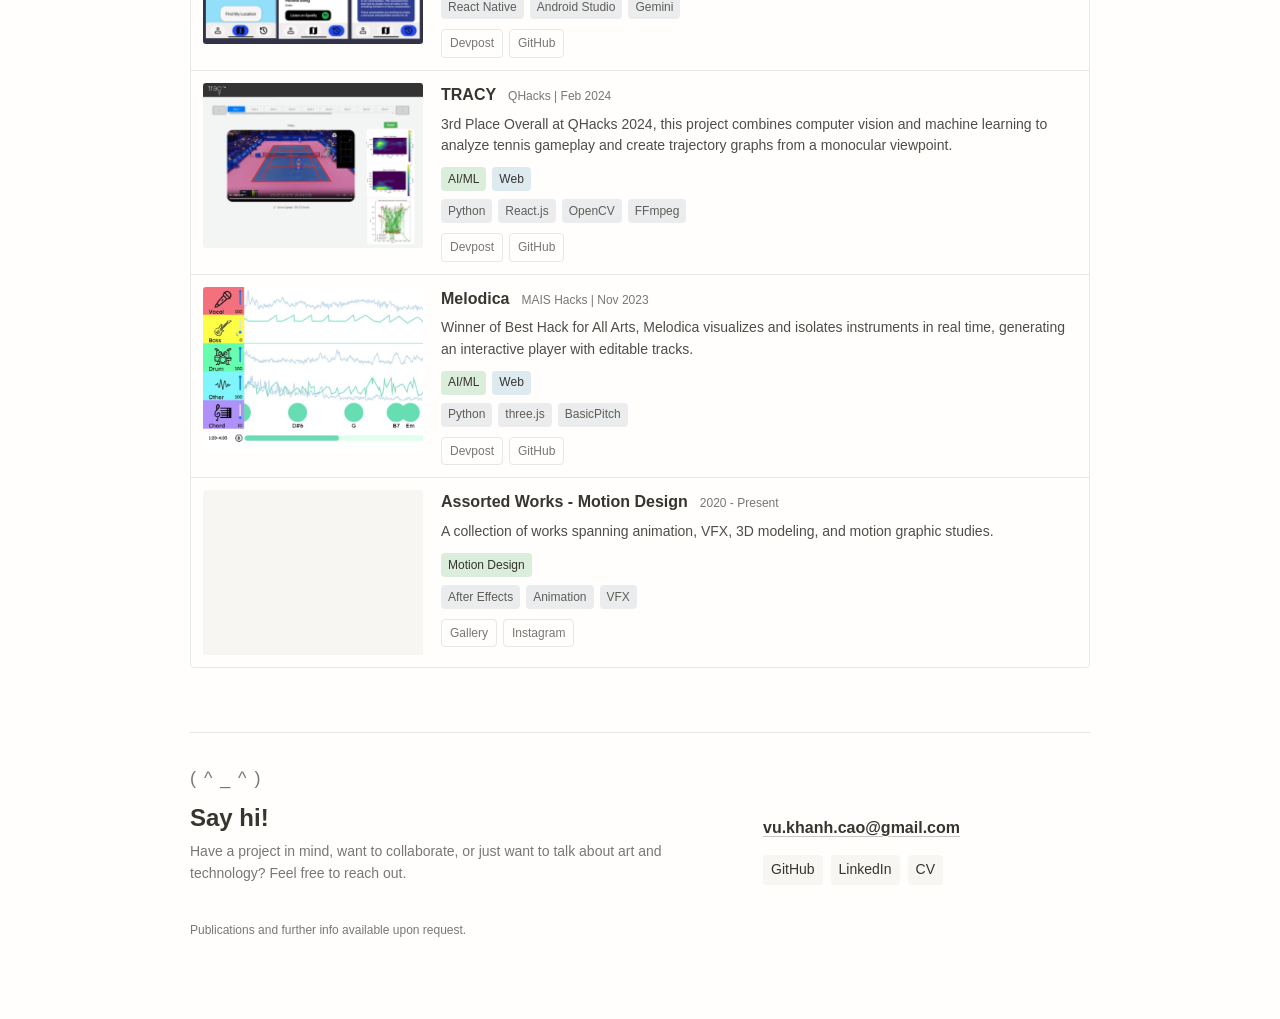
==== commit ecb1b794: "flih" ====
--- a/index.html
+++ b/index.html
@@ -144,14 +144,15 @@
 
     const projects = [
       {
-        title: 'Aether',
-        date: 'February 2026',
-        image: 'assets/aether.png',
-        description: 'Previously generating $10k MRR with 2000+ users, Aether is an open-source tool that saves each user hundreds of hours by automating repetitive tasks.',
-        tools: ['Java', 'TypeScript', 'Next.js'],
-        tags: ['Software', 'Web'],
-        links: [
-          { label: 'GitHub', url: 'https://github.com/mizly/aether' },
+        title: 'flih',
+        date: 'Hack the North 2026 | September 2026',
+        image: 'https://d112y698adiu2z.cloudfront.net/photos/production/software_photos/005/352/947/datas/gallery.jpg',
+        description: 'FLIH (Friendly Local Invertebrate Helper) combines a 140,000 neuronfly-brain connectome with RL in a MuJoCo simulated environment to navigate and avoid obstacles using cameras, LiDAR, and multimodal AI.',
+        tools: ['Jetson', 'LiDAR', 'React', 'Python', 'RL'],
+        tags: ['AI/ML', 'Hardware', 'Web'],
+        links: [
+          { label: 'Devpost', url: 'https://devpost.com/software/flih' },
+          { label: 'GitHub', url: 'https://github.com/mizly/FLIH' },
         ],
       },
       {
--- a/index.css
+++ b/index.css
@@ -224,6 +224,28 @@
   margin-bottom: 18px;
 }
 
+.blog-post blockquote {
+  margin: 24px 0;
+  padding: 4px 0 4px 16px;
+  border-left: 3px solid var(--line);
+  color: var(--muted);
+}
+
+.blog-post blockquote p:last-child,
+.blog-post blockquote ul:last-child {
+  margin-bottom: 0;
+}
+
+.blog-figure {
+  margin: 24px 0;
+}
+
+.blog-figure img {
+  display: block;
+  max-width: 100%;
+  height: auto;
+}
+
 .blog-post h2 {
   margin-top: 32px;
 }
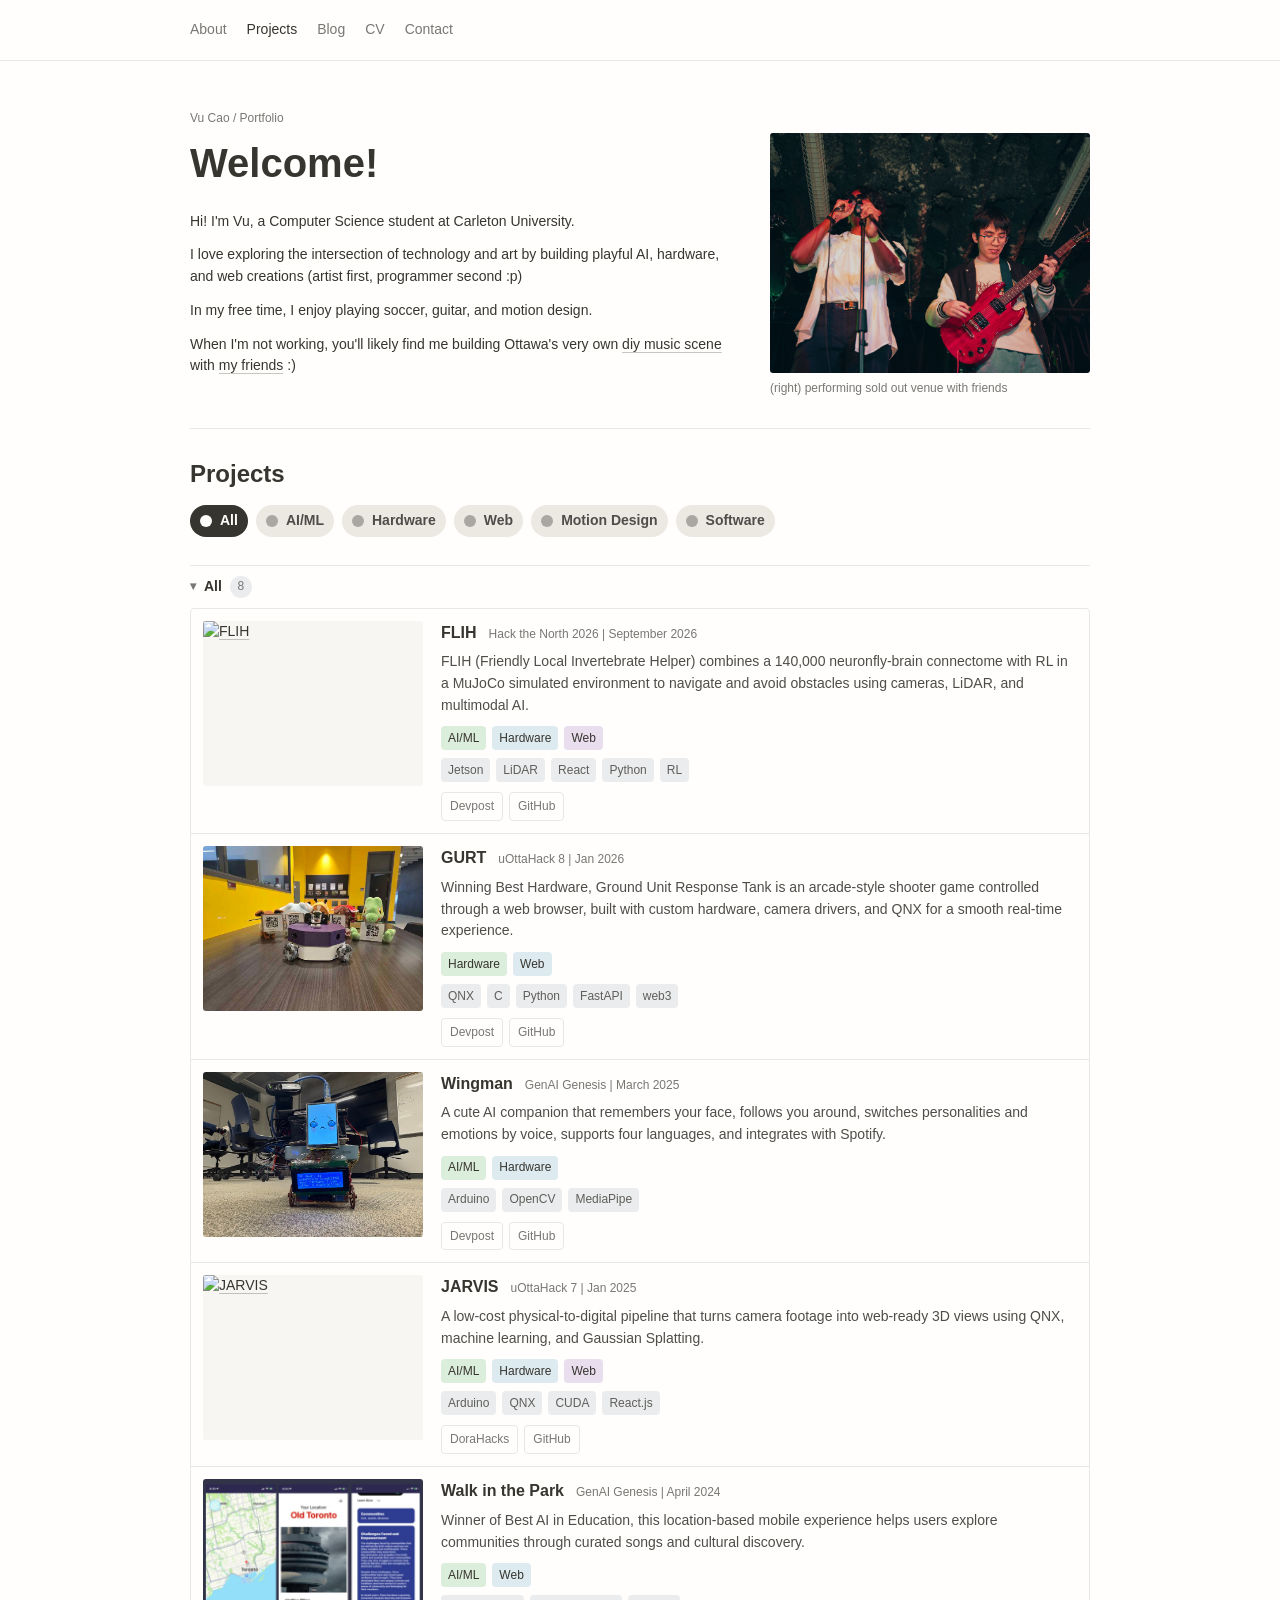
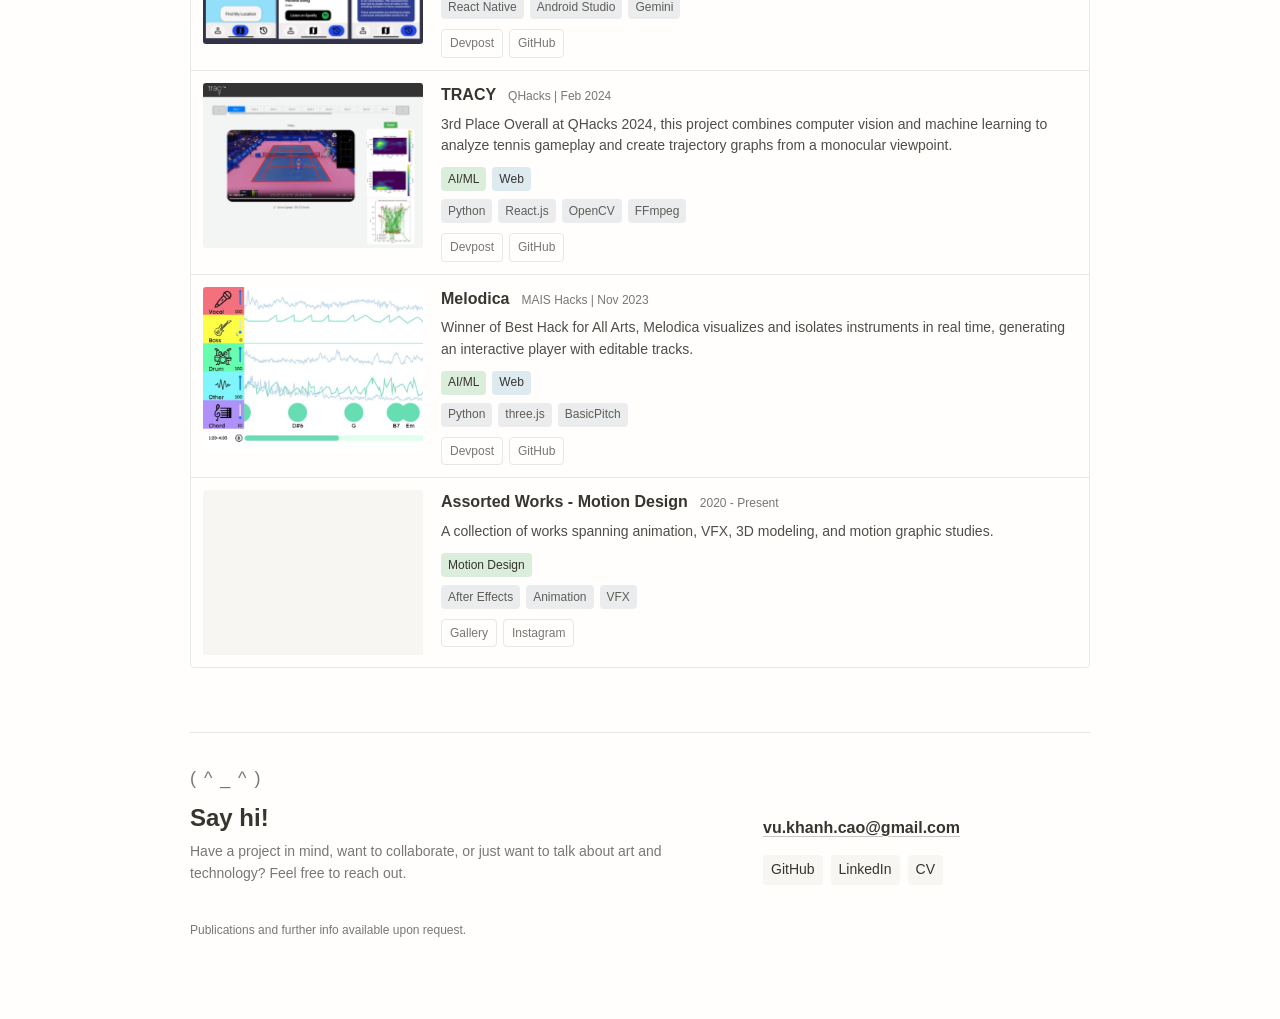
==== commit 36d9a871: "update resume" ====
--- a/index.html
+++ b/index.html
@@ -144,7 +144,7 @@
 
     const projects = [
       {
-        title: 'flih',
+        title: 'FLIH',
         date: 'Hack the North 2026 | September 2026',
         image: 'https://d112y698adiu2z.cloudfront.net/photos/production/software_photos/005/352/947/datas/gallery.jpg',
         description: 'FLIH (Friendly Local Invertebrate Helper) combines a 140,000 neuronfly-brain connectome with RL in a MuJoCo simulated environment to navigate and avoid obstacles using cameras, LiDAR, and multimodal AI.',
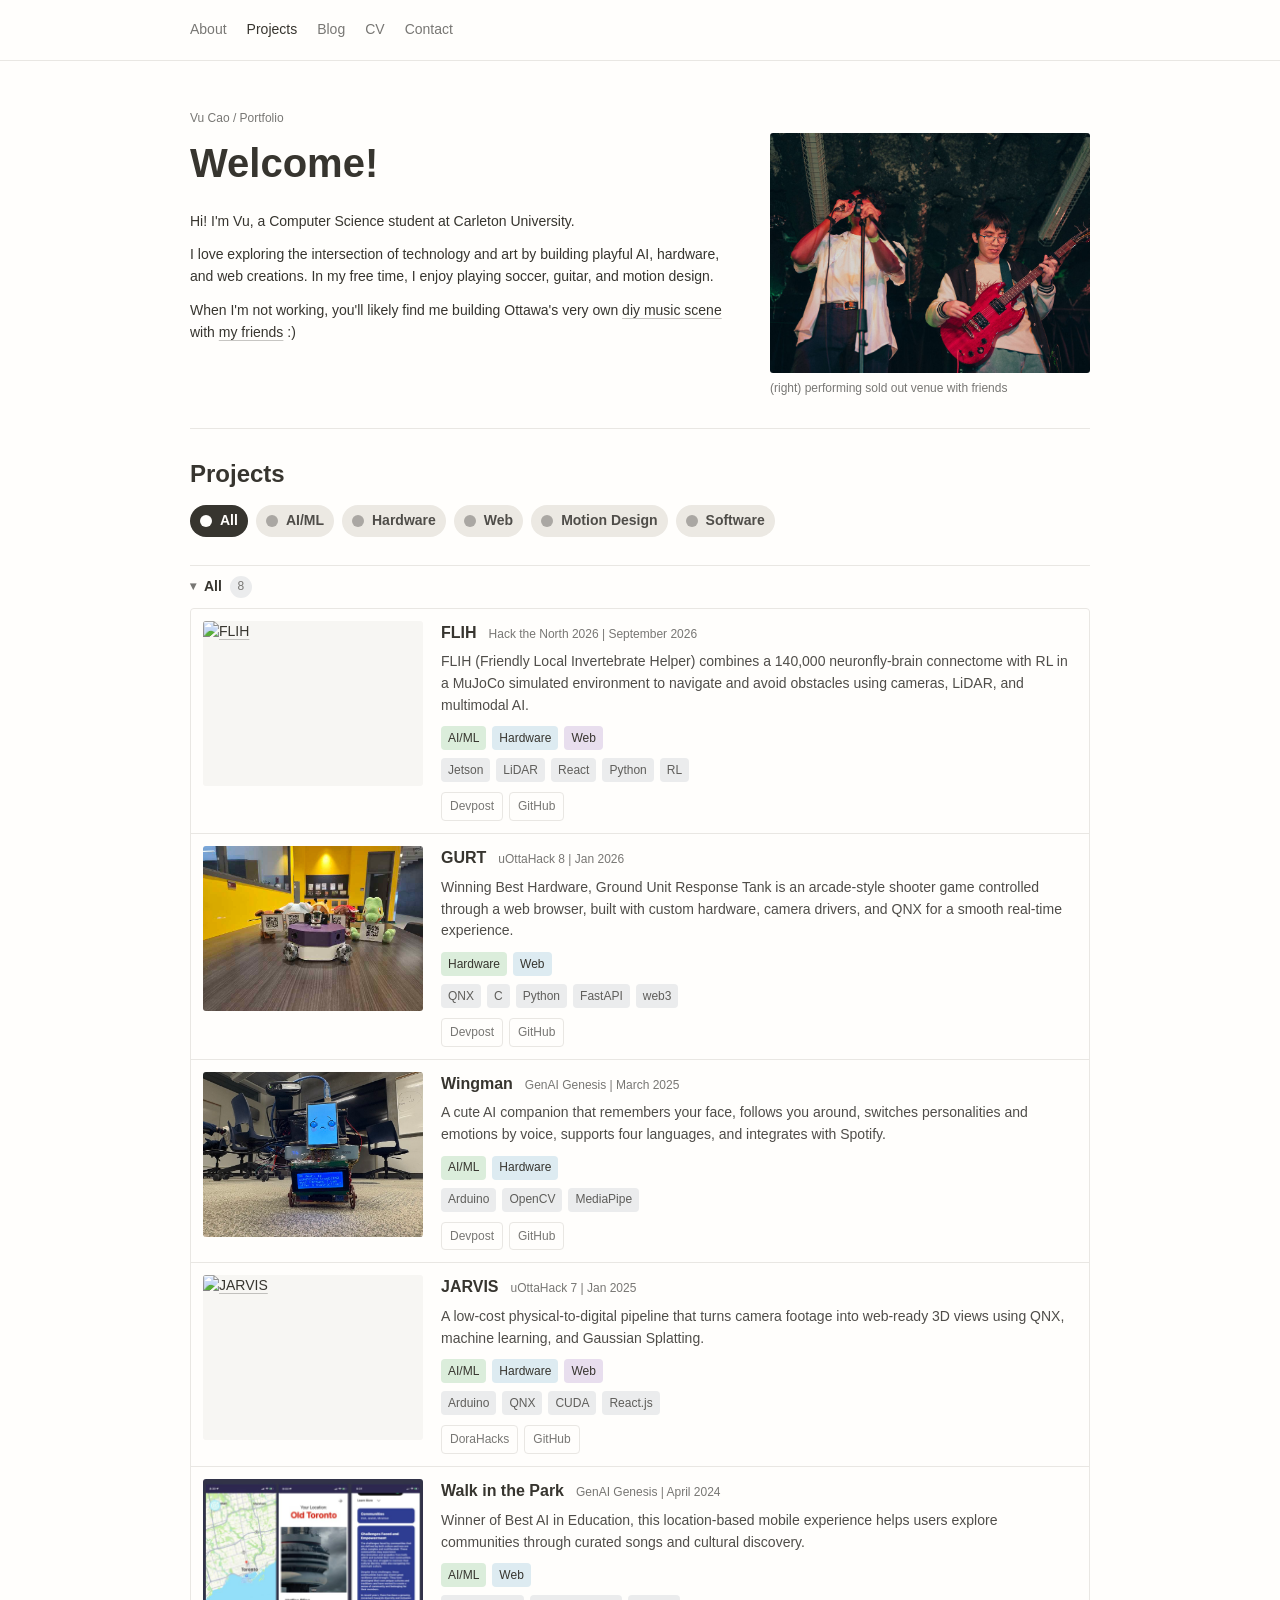
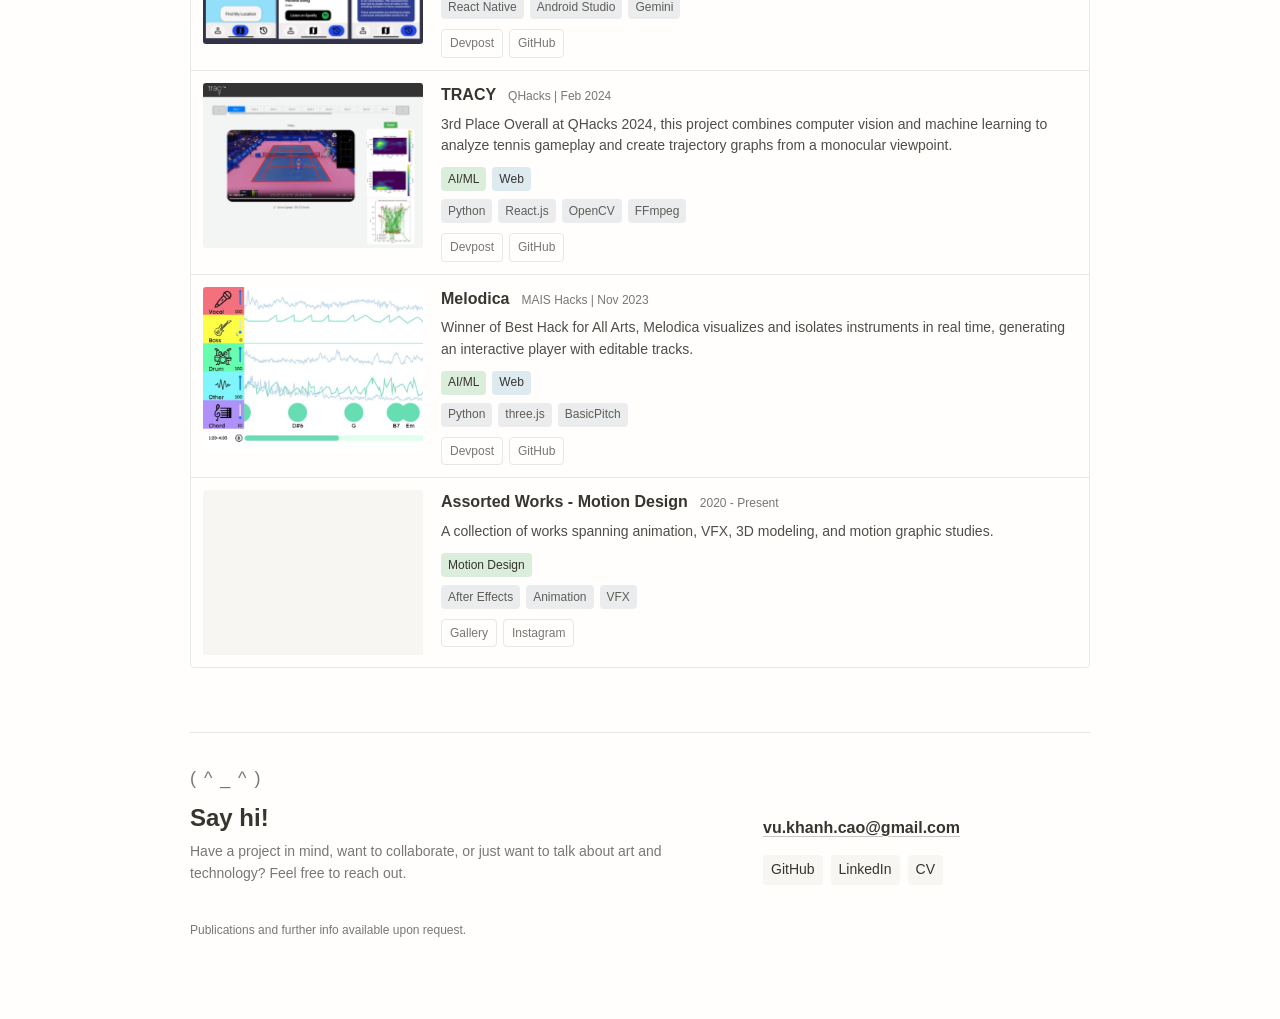
==== commit eb092f16: "Update index.html" ====
--- a/index.html
+++ b/index.html
@@ -49,9 +49,7 @@
           </section>
 
           <p>Hi! I'm Vu, a Computer Science student at Carleton University.</p>
-          <p>I love exploring the intersection of technology and art by building playful AI, hardware, and web creations
-            (artist first, programmer second :p)</p>
-          <p>In my free time, I enjoy playing soccer, guitar, and motion design. </p>
+          <p>I love exploring the intersection of technology and art by building playful AI, hardware, and web creations. In my free time, I enjoy playing soccer, guitar, and motion design. </p>
           <p>When I'm not working, you'll likely find me building Ottawa's very own <a href="https://moridori.xyz/"
               target="_blank" rel="noreferrer">diy music scene</a> with <a
               href="https://www.instagram.com/pomelosoda_band/" target="_blank" rel="noreferrer">my friends</a> :) </p>
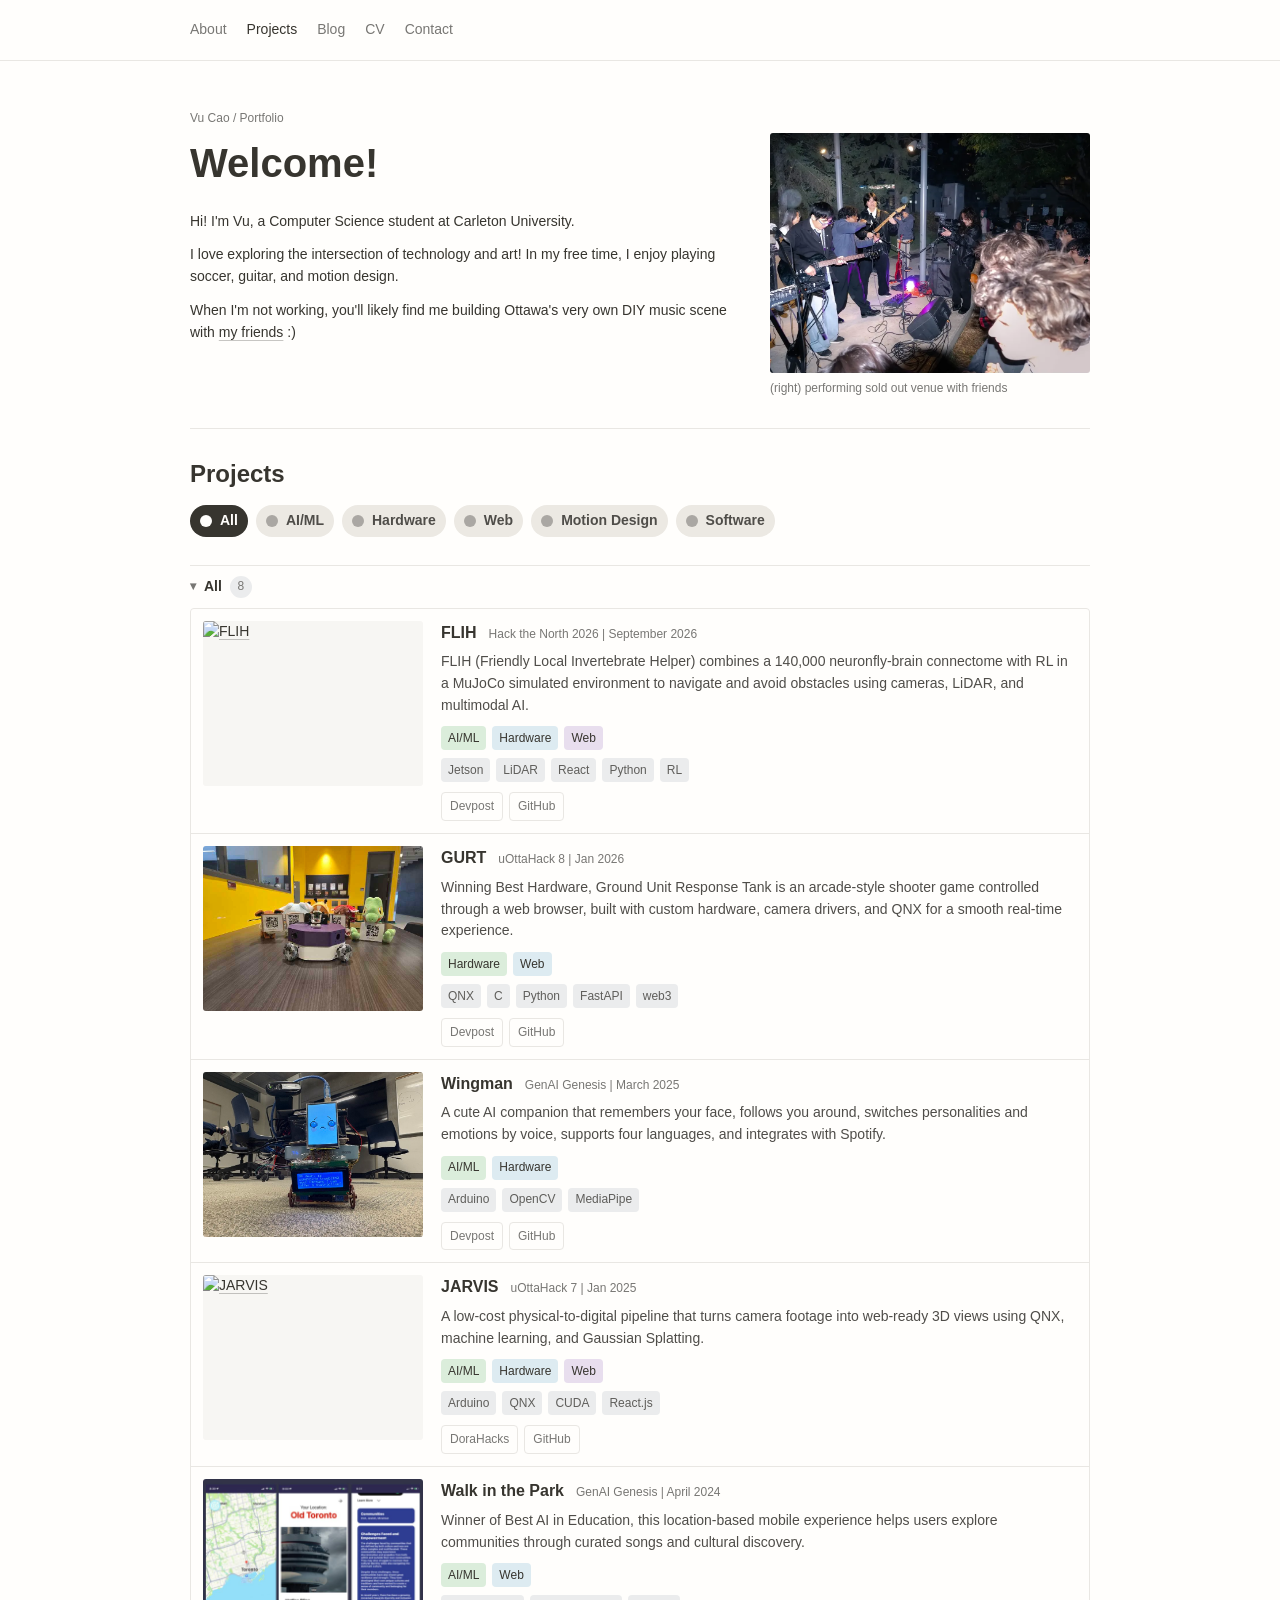
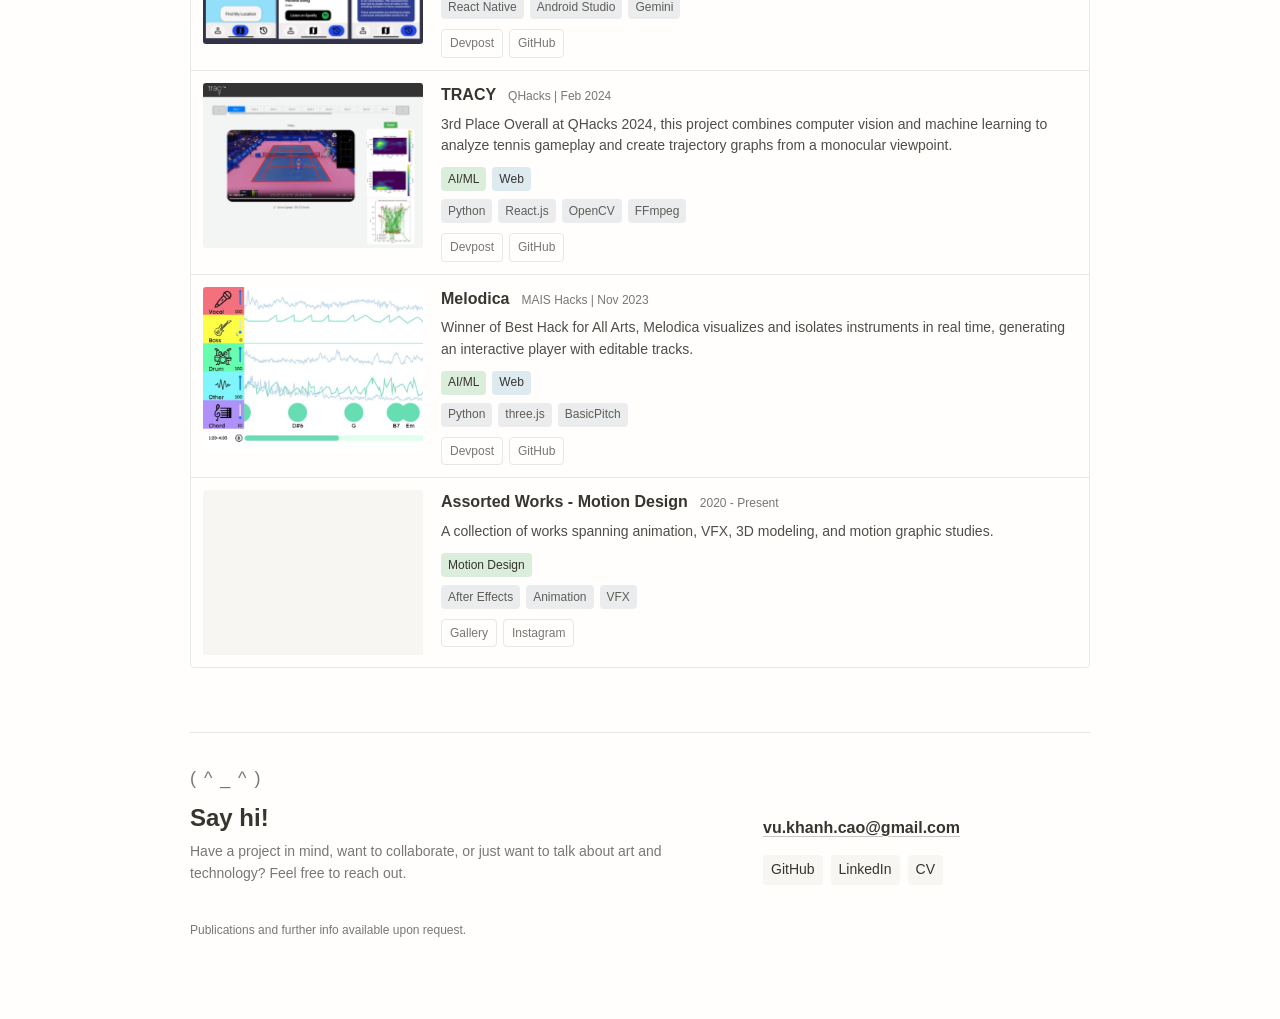
==== commit 6d697f13: "update" ====
--- a/index.html
+++ b/index.html
@@ -12,12 +12,12 @@
   <meta property="og:title" content="Vu Cao - Portfolio">
   <meta property="og:description"
     content="A Notion-style collection of projects spanning AI/ML, hardware, web, motion graphics, and 3D.">
-  <meta property="og:image" content="assets/band.jpg">
+  <meta property="og:image" content="assets/band.png">
   <meta name="twitter:card" content="summary_large_image">
   <meta name="twitter:title" content="Vu Cao - Portfolio">
   <meta name="twitter:description"
     content="A Notion-style collection of projects spanning AI/ML, hardware, web, motion graphics, and 3D.">
-  <meta name="twitter:image" content="assets/band.jpg">
+  <meta name="twitter:image" content="assets/band.png">
   <link rel="stylesheet" href="index.css">
   <link rel="icon" href="https://static.wikia.nocookie.net/rfti/images/4/42/Pupsik.png" type="image/png">
 </head>
@@ -49,15 +49,14 @@
           </section>
 
           <p>Hi! I'm Vu, a Computer Science student at Carleton University.</p>
-          <p>I love exploring the intersection of technology and art by building playful AI, hardware, and web creations. In my free time, I enjoy playing soccer, guitar, and motion design. </p>
-          <p>When I'm not working, you'll likely find me building Ottawa's very own <a href="https://moridori.xyz/"
-              target="_blank" rel="noreferrer">diy music scene</a> with <a
+          <p>I love exploring the intersection of technology and art! In my free time, I enjoy playing soccer, guitar, and motion design. </p>
+          <p>When I'm not working, you'll likely find me building Ottawa's very own DIY music scene with <a
               href="https://www.instagram.com/pomelosoda_band/" target="_blank" rel="noreferrer">my friends</a> :) </p>
 
         </div>
 
         <figure class="main-photo">
-          <img src="assets/band.jpg" alt="Vu Cao with bandmates">
+          <img src="assets/band.png" alt="Vu Cao with bandmates">
           <figcaption>(right) performing sold out venue with friends</figcaption>
         </figure>
       </section>
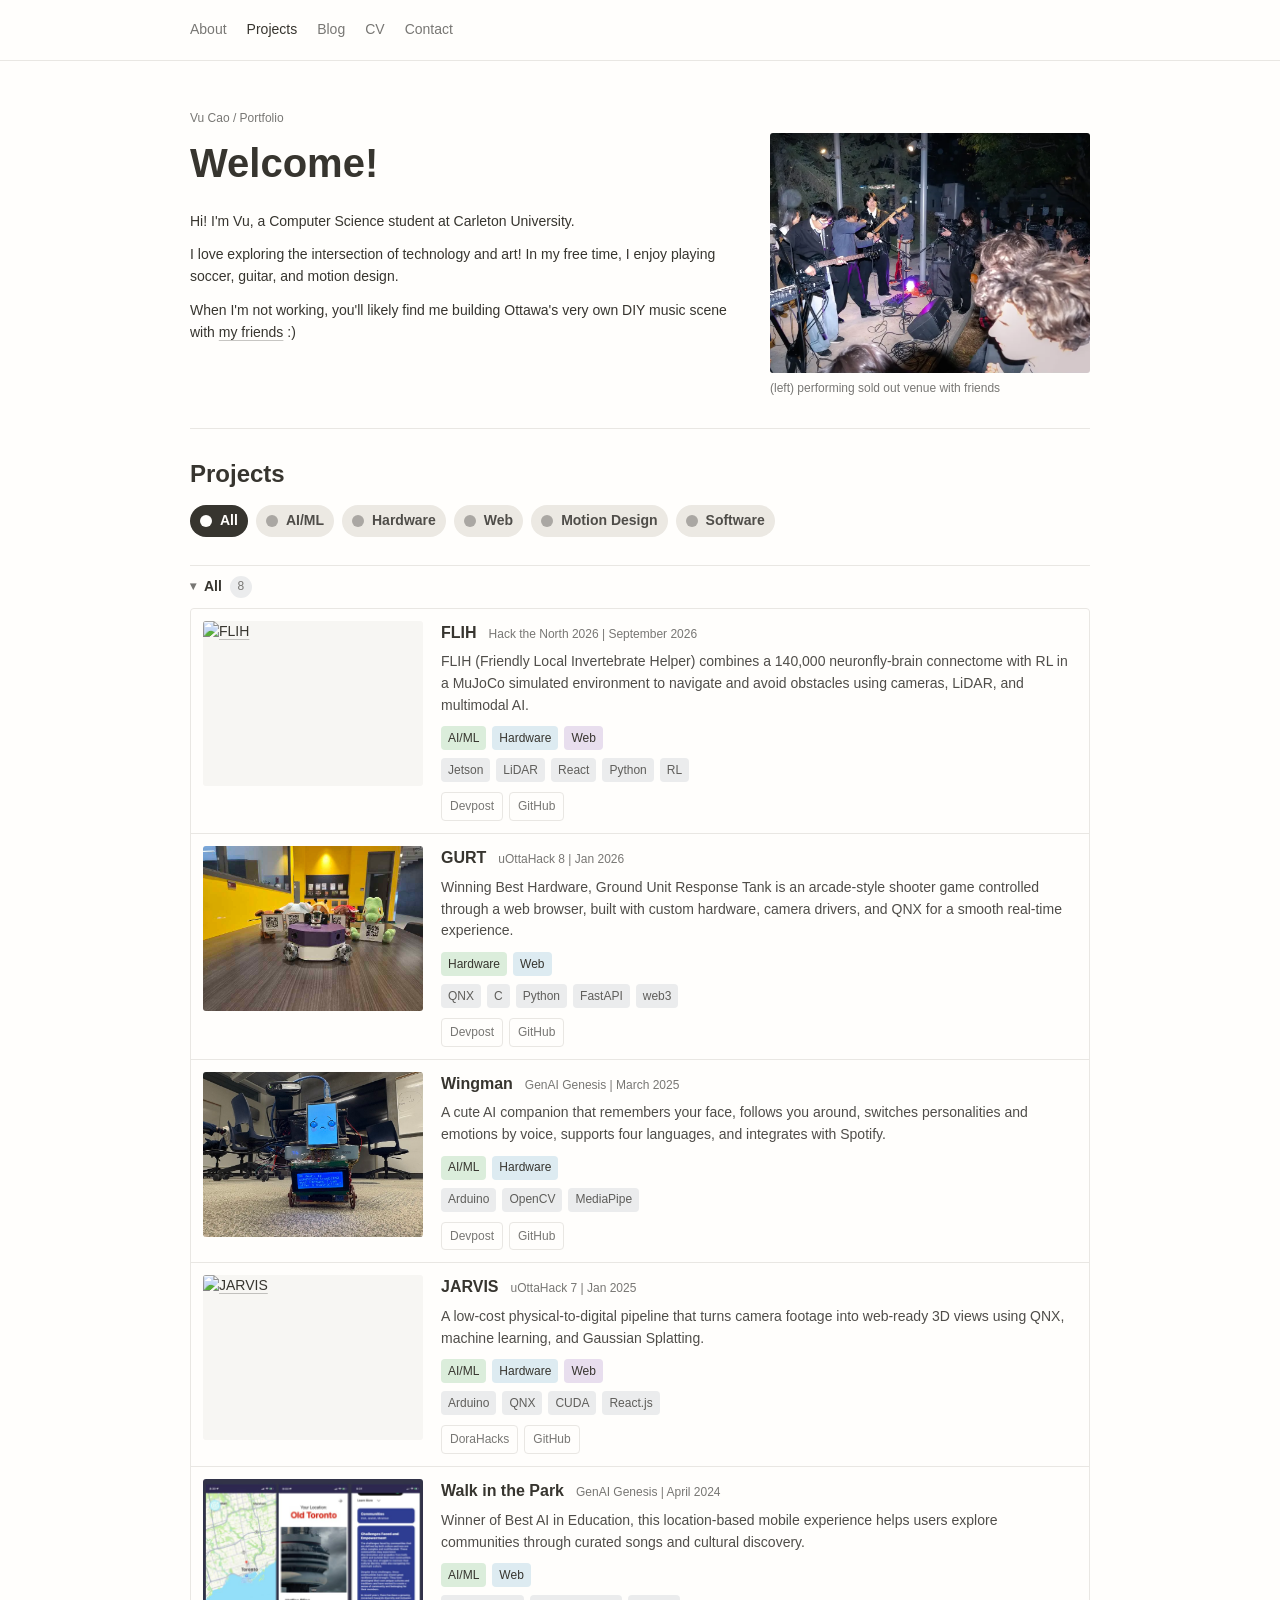
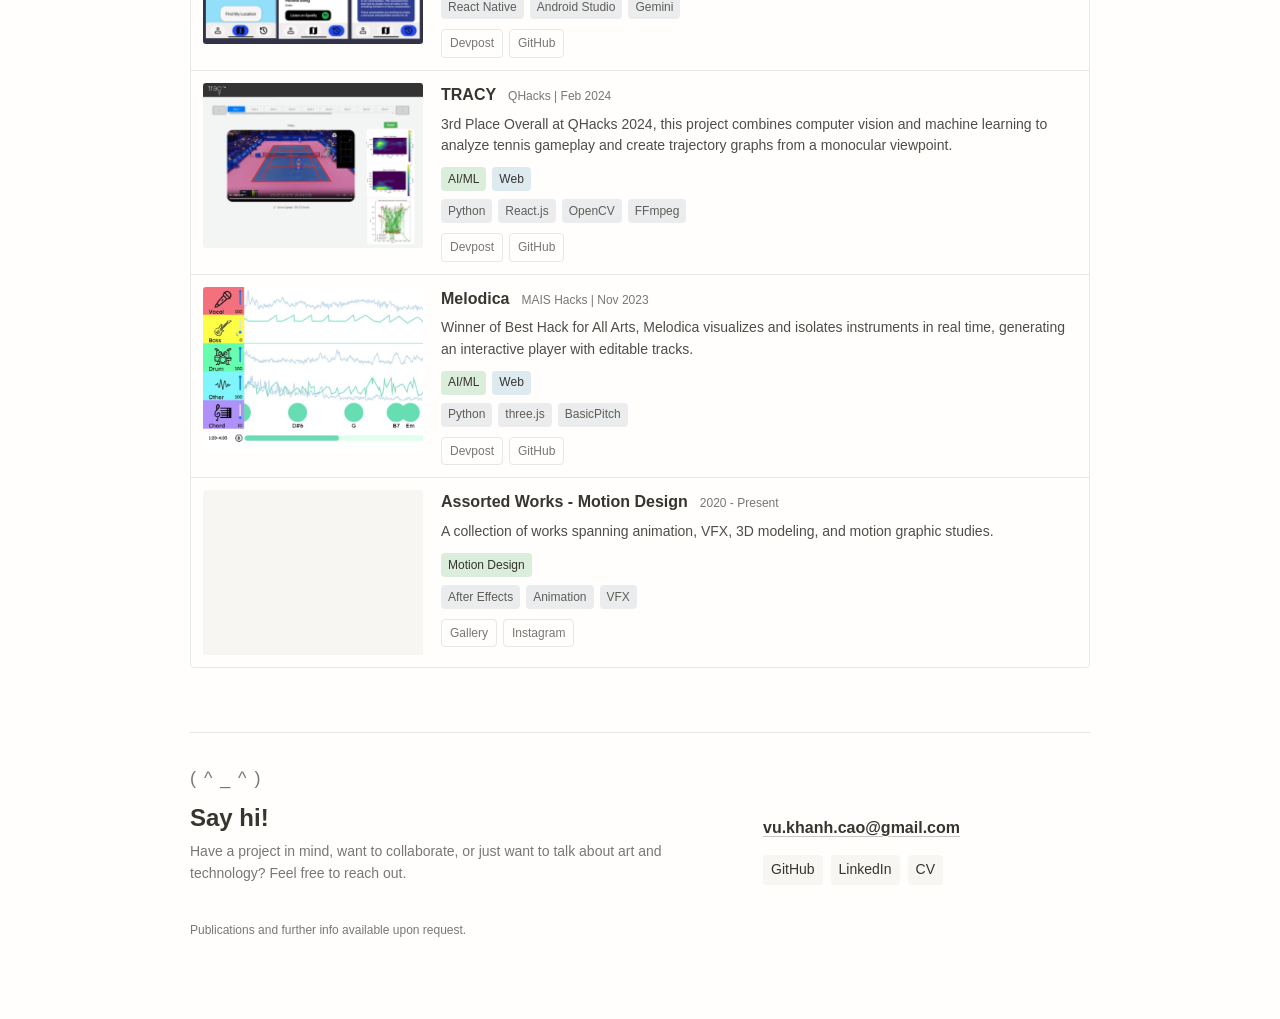
==== commit e728a0eb: "Update index.html" ====
--- a/index.html
+++ b/index.html
@@ -57,7 +57,7 @@
 
         <figure class="main-photo">
           <img src="assets/band.png" alt="Vu Cao with bandmates">
-          <figcaption>(right) performing sold out venue with friends</figcaption>
+          <figcaption>(left) performing sold out venue with friends</figcaption>
         </figure>
       </section>
 
